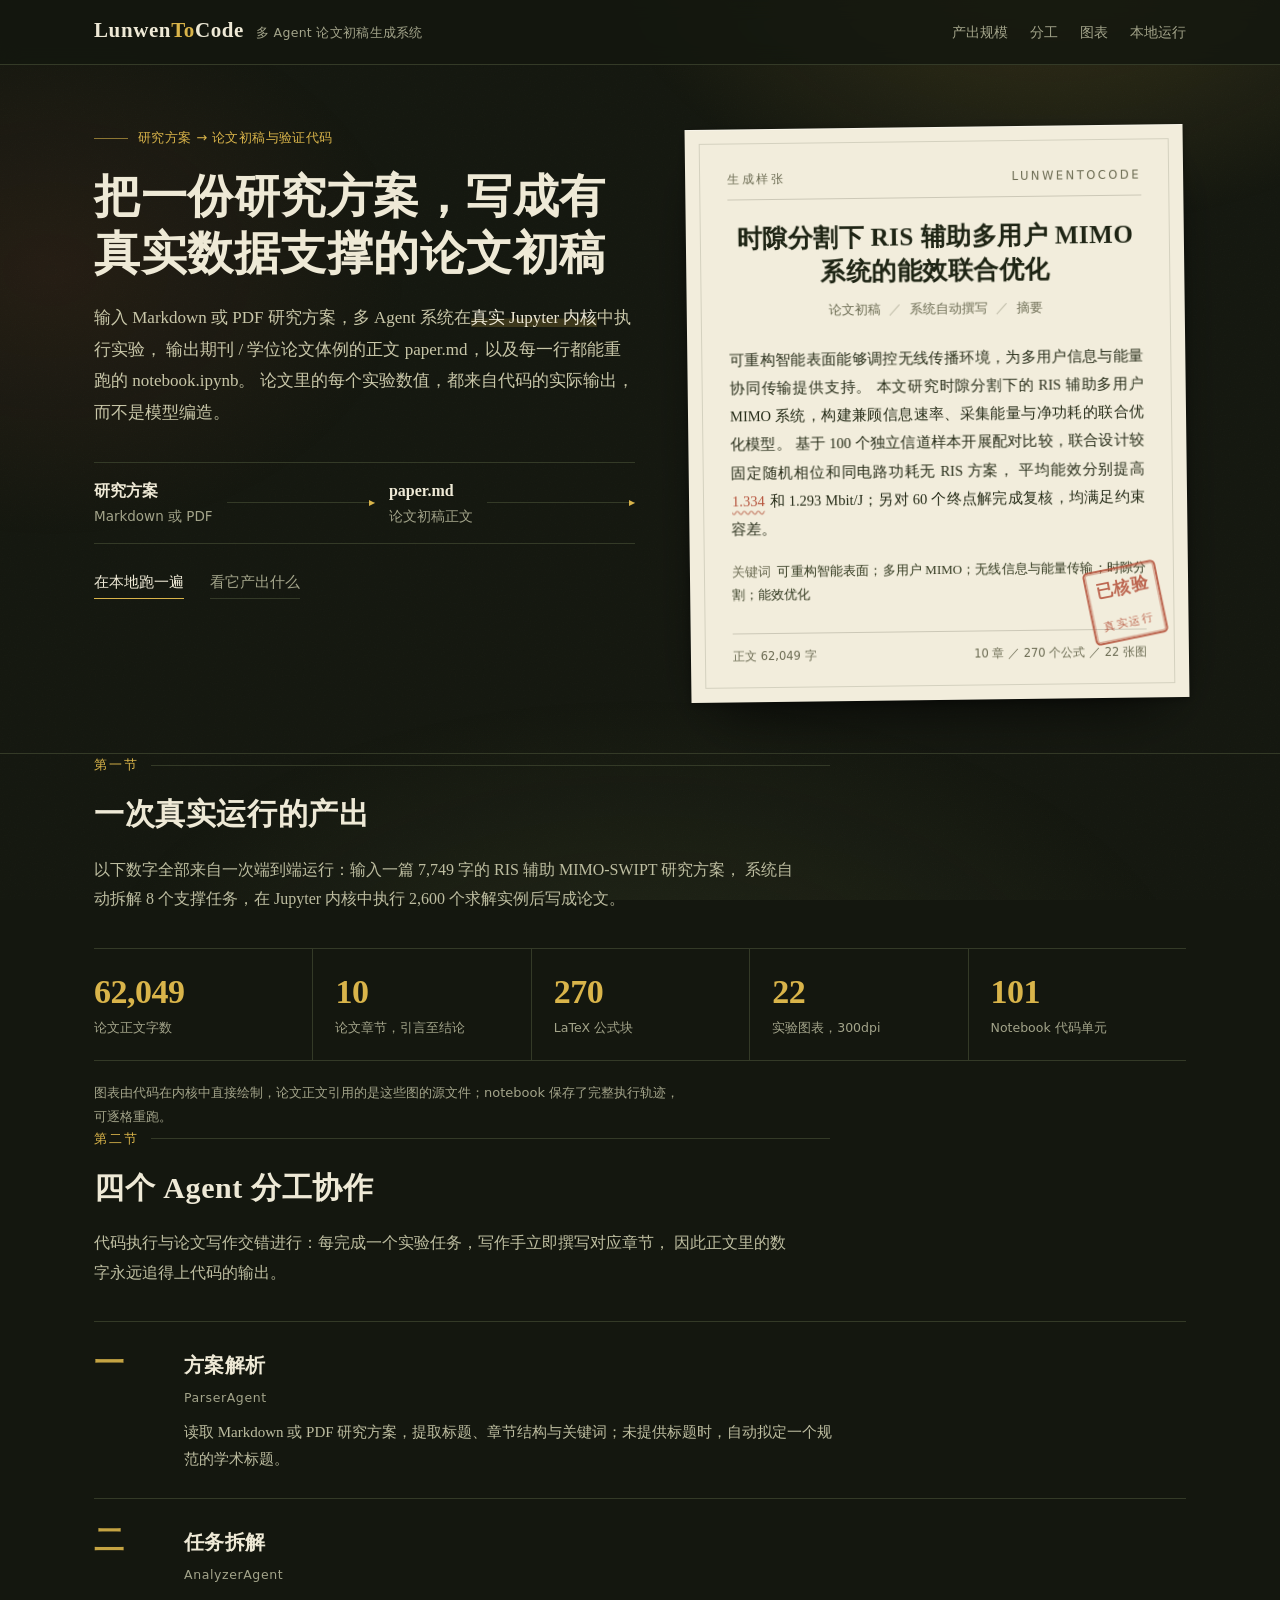
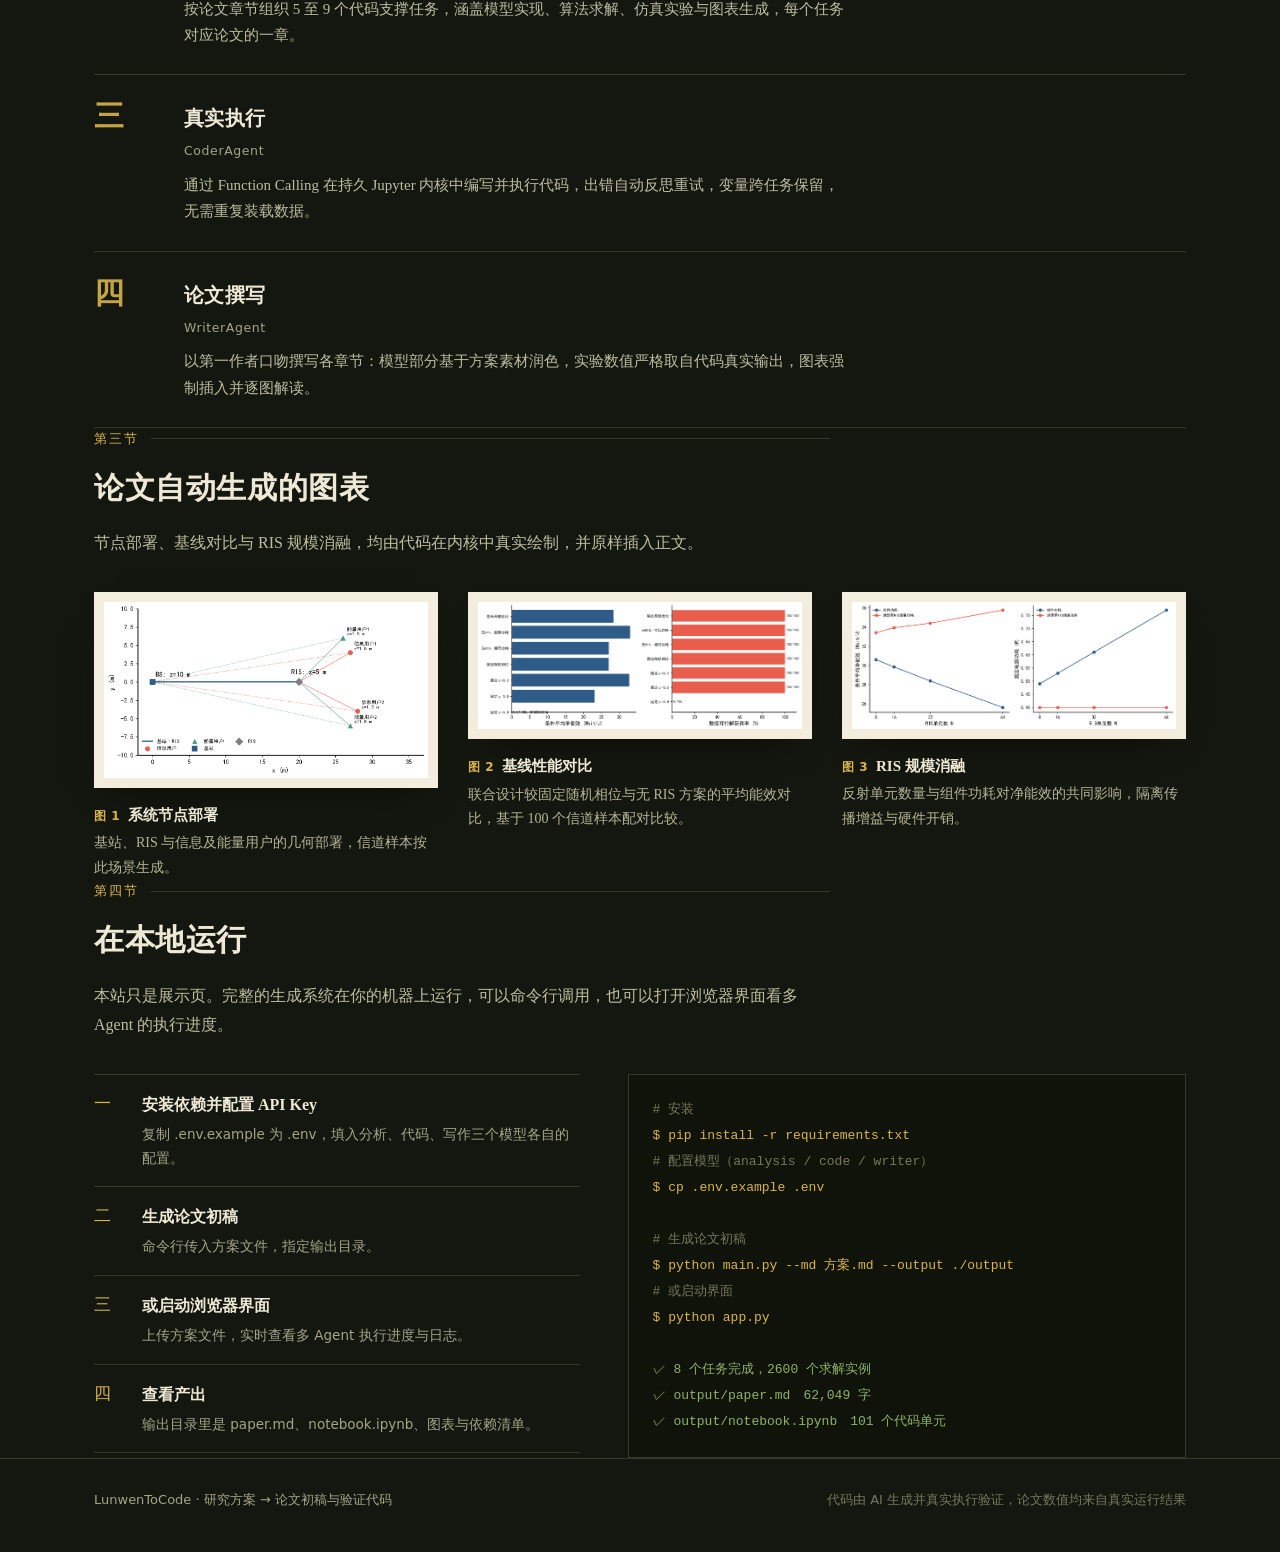
==== site/index.html @ e1cb53be "update" ====
<!DOCTYPE html>
<html lang="zh-CN">
<head>
<meta charset="UTF-8">
<meta name="viewport" content="width=device-width, initial-scale=1.0">
<title>LunwenToCode — 研究方案 → 论文初稿 + 验证代码</title>
<meta name="description" content="LunwenToCode 是基于多 Agent 的论文初稿生成系统：输入研究方案，输出真实执行验证的论文正文与 Jupyter Notebook。">
<style>
:root {
  /* 橄榄墨 · 苔褐 · 纸米 · 芥末金 · 砖红 */
  --site-bg: #14170f;
  --site-fg: #eee9d6;
  --site-accent: #d9b44a;
  --site-accent2: #b5533c;
  --site-on-accent: #1a1d12;
  --site-surface: #1c2016;
  --site-muted: #a3a48a;
  --site-border: #343a27;
  --site-font: "Songti SC", "Source Han Serif SC", "Noto Serif SC", SimSun, Georgia, serif;
  --site-radius: 4px;
  --site-space: 1;
  --site-type: 1;
  --site-motion: 1;

  --bg: var(--site-bg);
  --fg: var(--site-fg);
  --accent: var(--site-accent);
  --on-accent: var(--site-on-accent);
  --surface: var(--site-surface);
  --muted: var(--site-muted);
  --border: var(--site-border);
  --radius: var(--site-radius);
  --space: calc(24px * var(--site-space, 1));
  --title-size: calc(46px * var(--site-type, 1));
  --motion: calc(200ms * var(--site-motion, 1));

  --paper: #f2eddc;
  --paper-ink: #1e2414;
  --paper-soft: #6b6b52;
  --rule: #343a27;
  --amber: #d9b44a;
  --brick: #b5533c;

  --serif: "Songti SC", "Source Han Serif SC", "Noto Serif SC", SimSun, Georgia, "Times New Roman", serif;
  --sans: "PingFang SC", "Microsoft YaHei", "Hiragino Sans GB", system-ui, sans-serif;
  --mono: Consolas, "Cascadia Code", "Courier New", monospace;
}
* { margin: 0; padding: 0; box-sizing: border-box; }
html { scroll-behavior: smooth; }
body {
  background: var(--bg);
  color: var(--fg);
  font-family: var(--serif);
  line-height: 1.75;
  overflow-x: hidden;
  -webkit-font-smoothing: antialiased;
}

/* 顶灯光 */
body::before {
  content: "";
  position: fixed; inset: 0; z-index: -2; pointer-events: none;
  background:
    radial-gradient(720px 460px at 82% -6%, rgba(217, 180, 74, .17), transparent 62%),
    radial-gradient(560px 420px at 4% 30%, rgba(181, 83, 60, .10), transparent 64%),
    radial-gradient(900px 500px at 50% 112%, rgba(96, 106, 62, .18), transparent 62%);
}
/* 纸纤维颗粒 */
body::after {
  content: "";
  position: fixed; inset: 0; z-index: -1; pointer-events: none; opacity: .5;
  background-image: url("data:image/svg+xml,%3Csvg xmlns='http://www.w3.org/2000/svg' width='180' height='180'%3E%3Cfilter id='n'%3E%3CfeTurbulence type='fractalNoise' baseFrequency='.85' numOctaves='3'/%3E%3C/filter%3E%3Crect width='180' height='180' filter='url(%23n)' opacity='.045'/%3E%3C/svg%3E");
}

.wrap { max-width: 1140px; margin: 0 auto; padding: 0 var(--space); }
section { padding: calc(var(--space) * 2) 0; }

a { color: inherit; }

/* ---------- 刊头 ---------- */
.masthead {
  border-bottom: 1px solid var(--rule);
  background: rgba(20, 23, 15, .84);
  backdrop-filter: blur(10px);
  -webkit-backdrop-filter: blur(10px);
  position: sticky; top: 0; z-index: 40;
}
.masthead .wrap {
  display: flex; align-items: baseline; justify-content: space-between;
  gap: 20px; min-height: 64px; padding-top: 12px; padding-bottom: 12px;
}
.wordmark { display: flex; align-items: baseline; gap: 12px; }
.wordmark .name {
  font-size: 21px; font-weight: 700; letter-spacing: .6px;
}
.wordmark .name em { font-style: normal; color: var(--amber); }
.wordmark .tag {
  font-family: var(--sans); font-size: 12.5px; color: var(--muted); letter-spacing: .3px;
}
.mastnav { display: flex; gap: 22px; font-family: var(--sans); font-size: 14px; }
.mastnav a {
  color: var(--muted); text-decoration: none; padding-bottom: 2px;
  border-bottom: 1px solid transparent;
  transition: color var(--motion) ease, border-color var(--motion) ease;
}
.mastnav a:hover { color: var(--fg); border-bottom-color: var(--amber); }

/* ---------- Hero ---------- */
.hero {
  padding: calc(var(--space) * 2.6) 0 calc(var(--space) * 2.2);
  border-bottom: 1px solid var(--rule);
}
.hero-grid {
  display: grid; grid-template-columns: minmax(0, 1fr) minmax(0, .92fr);
  gap: calc(var(--space) * 2.2); align-items: start;
}
.hero-eyebrow {
  font-family: var(--sans); font-size: 13px; color: var(--amber);
  letter-spacing: .4px; margin-bottom: 18px;
  display: flex; align-items: center; gap: 10px;
}
.hero-eyebrow .rule { flex: none; width: 34px; height: 1px; background: var(--amber); opacity: .6; }
h1 {
  font-size: var(--title-size); line-height: 1.24; font-weight: 700;
  letter-spacing: .5px; max-width: 15em;
}
.hero-lead {
  margin-top: 20px; font-size: 17px; color: #c8c6a8;
  max-width: 40em; line-height: 1.85;
}
.hero-lead b { color: var(--fg); font-weight: 400; box-shadow: inset 0 -.5em 0 rgba(217, 180, 74, .20); }

/* 输入 → 产出 */
.transit {
  margin-top: 34px; border-top: 1px solid var(--rule); border-bottom: 1px solid var(--rule);
  display: grid; grid-template-columns: auto 1fr auto 1fr; align-items: center;
  gap: 0 14px; font-family: var(--sans); font-size: 13.5px;
}
.transit .slot { padding: 14px 0; }
.transit .slot b { display: block; font-family: var(--serif); font-size: 16px; font-weight: 700; }
.transit .slot span { color: var(--muted); }
.transit .link { height: 1px; background: var(--rule); position: relative; }
.transit .link::after {
  content: ""; position: absolute; right: 0; top: -2.5px;
  border-left: 6px solid var(--amber); border-top: 3px solid transparent; border-bottom: 3px solid transparent;
}

.hero-links { margin-top: 26px; display: flex; gap: 26px; font-family: var(--sans); font-size: 14.5px; }
.hero-links a {
  color: var(--fg); text-decoration: none;
  border-bottom: 1px solid var(--amber); padding-bottom: 3px;
  transition: color var(--motion) ease, background var(--motion) ease;
}
.hero-links a:hover { color: var(--amber); }
.hero-links a.quiet { color: var(--muted); border-bottom-color: var(--rule); }
.hero-links a.quiet:hover { color: var(--fg); border-bottom-color: var(--muted); }

/* ---------- 稿纸（Hero 的记忆点） ---------- */
.sheet {
  position: relative;
  background: var(--paper);
  color: var(--paper-ink);
  padding: 40px 42px 36px;
  transform: rotate(-.7deg);
  box-shadow:
    0 1px 0 rgba(255, 255, 255, .35) inset,
    0 26px 60px -26px rgba(0, 0, 0, .85),
    0 2px 8px rgba(0, 0, 0, .35);
  animation: reveal 900ms cubic-bezier(.2, .7, .3, 1) both;
}
@keyframes reveal {
  from { opacity: 0; transform: rotate(-.7deg) translateY(26px); }
  to { opacity: 1; transform: rotate(-.7deg) translateY(0); }
}
.sheet::before {
  content: ""; position: absolute; inset: 14px; border: 1px solid rgba(30, 36, 20, .14); pointer-events: none;
}
.sheet .running-head {
  font-family: var(--sans); font-size: 11.5px; letter-spacing: 2.5px;
  color: var(--paper-soft); text-transform: uppercase;
  display: flex; justify-content: space-between;
  padding-bottom: 10px; border-bottom: 1px solid rgba(30, 36, 20, .18);
}
.sheet-title {
  margin-top: 22px; font-size: 25px; line-height: 1.35; font-weight: 700;
  text-align: center; letter-spacing: .5px;
}
.sheet-byline {
  margin-top: 10px; text-align: center; font-family: var(--sans);
  font-size: 12.5px; color: var(--paper-soft);
}
.sheet-byline .sep { margin: 0 8px; opacity: .5; }
.sheet-abstract {
  margin-top: 24px; text-align: justify; font-size: 14.5px; line-height: 1.95;
  color: #262c18;
}
.sheet-abstract .mark {
  color: var(--brick); text-decoration: underline wavy rgba(181, 83, 60, .55);
  text-underline-offset: 4px; padding: 0 1px;
}
.sheet-keywords {
  margin-top: 18px; font-size: 13px; color: #333a20;
  text-align: justify;
}
.sheet-keywords b {
  font-family: var(--sans); font-weight: 500; font-size: 12.5px;
  color: var(--paper-soft); margin-right: 6px;
}
.sheet-foot {
  margin-top: 26px; padding-top: 12px; border-top: 1px solid rgba(30, 36, 20, .18);
  display: flex; justify-content: space-between; align-items: center;
  font-family: var(--sans); font-size: 11.5px; color: var(--paper-soft);
}
.seal {
  position: absolute; right: 26px; bottom: 58px;
  width: 74px; height: 74px; border: 2.5px solid var(--brick);
  border-radius: 5px; color: var(--brick);
  display: grid; place-items: center; text-align: center;
  font-size: 17px; font-weight: 700; line-height: 1.25; letter-spacing: 1px;
  transform: rotate(-11deg); opacity: .88;
  box-shadow: inset 0 0 0 1.5px rgba(181, 83, 60, .45);
}
.seal small { display: block; font-size: 11px; font-weight: 400; letter-spacing: 2px; }

/* ---------- 章节标题 ---------- */
.section-head { margin-bottom: 34px; max-width: 46em; }
.section-index {
  font-family: var(--sans); font-size: 12.5px; color: var(--amber);
  letter-spacing: 2px; margin-bottom: 12px;
  display: flex; align-items: center; gap: 12px;
}
.section-index .rule { flex: 1; height: 1px; background: var(--rule); }
h2 { font-size: calc(30px * var(--site-type, 1)); font-weight: 700; letter-spacing: .6px; }
.deck { margin-top: 14px; color: #bdbda0; font-size: 16px; line-height: 1.85; max-width: 44em; }

/* ---------- 规模：排版式数据表 ---------- */
.figures-table {
  display: grid; grid-template-columns: repeat(auto-fit, minmax(150px, 1fr));
  border-top: 1px solid var(--rule); border-bottom: 1px solid var(--rule);
}
.figures-table > div { padding: 24px 22px 22px; border-left: 1px solid var(--rule); }
.figures-table > div:first-child { border-left: none; padding-left: 0; }
.figures-table dt {
  font-size: 34px; font-weight: 700; letter-spacing: -.5px; line-height: 1.1;
  color: var(--amber);
}
.figures-table dd {
  margin-top: 8px; font-family: var(--sans); font-size: 12.5px; color: var(--muted);
  line-height: 1.6;
}
.figures-note {
  margin-top: 20px; font-family: var(--sans); font-size: 13px; color: var(--muted);
  max-width: 46em; line-height: 1.8;
}

/* ---------- 四个 Agent：编辑式列表 ---------- */
.agents { list-style: none; display: grid; gap: 0; }
.agents li {
  display: grid; grid-template-columns: 68px minmax(0, 1fr);
  gap: 22px; padding: 26px 0;
  border-top: 1px solid var(--rule);
  transition: background var(--motion) ease;
}
.agents li:last-child { border-bottom: 1px solid var(--rule); }
.agents li:hover { background: rgba(217, 180, 74, .05); }
.agents .no {
  font-size: 30px; font-weight: 700; color: var(--amber);
  line-height: 1; opacity: .9;
}
.agents h3 { font-size: 20px; font-weight: 700; letter-spacing: .4px; }
.agents .agent-name {
  font-family: var(--sans); font-size: 12.5px; color: var(--muted);
  margin: 4px 0 10px; letter-spacing: .6px;
}
.agents p.body { color: #bdbda0; font-size: 15px; max-width: 44em; }

/* ---------- 图表 ---------- */
.plates { display: grid; grid-template-columns: repeat(auto-fit, minmax(320px, 1fr)); gap: 34px 30px; }
.plate { margin: 0; }
.plate .frame {
  background: var(--paper); padding: 10px;
  box-shadow: 0 16px 40px -24px rgba(0, 0, 0, .8);
  transition: transform var(--motion) ease, box-shadow var(--motion) ease;
}
.plate:hover .frame { transform: translateY(-3px); box-shadow: 0 22px 48px -22px rgba(0, 0, 0, .9); }
.plate img { width: 100%; display: block; }
.plate figcaption {
  margin-top: 14px; font-size: 14px; color: #b5b595; line-height: 1.75;
  max-width: 32em;
}
.plate figcaption b {
  display: block; font-weight: 700; color: var(--fg); font-size: 15px; margin-bottom: 3px;
}
.plate figcaption b i {
  font-style: normal; font-family: var(--sans); font-size: 12px;
  color: var(--amber); margin-right: 8px; letter-spacing: .5px;
}

/* ---------- 本地运行 ---------- */
.runs { display: grid; grid-template-columns: minmax(0, 1fr) minmax(0, 1.15fr); gap: calc(var(--space) * 2); align-items: start; }
.runs ol { list-style: none; counter-reset: r; }
.runs ol li {
  counter-increment: r; display: grid; grid-template-columns: 34px 1fr;
  gap: 14px; padding: 16px 0; border-top: 1px solid var(--rule);
}
.runs ol li:last-child { border-bottom: 1px solid var(--rule); }
.runs ol li::before {
  content: counter(r, cjk-ideographic);
  font-size: 17px; color: var(--amber); line-height: 1.5;
}
.runs h3 { font-size: 16px; font-weight: 700; }
.runs ol p { font-family: var(--sans); font-size: 13.5px; color: var(--muted); margin-top: 4px; line-height: 1.75; }
.terminal {
  background: #101309; border: 1px solid var(--rule); padding: 22px 24px;
  font-family: var(--mono); font-size: 13px; line-height: 2;
  overflow-x: auto; color: #d5d4b8;
}
.terminal .cmd { color: var(--amber); }
.terminal .cmt { color: #75775c; }
.terminal .ok { color: #8fb268; }

/* ---------- 页脚 ---------- */
footer {
  border-top: 1px solid var(--rule); padding: 30px 0 40px;
  font-family: var(--sans); font-size: 13px; color: var(--muted);
}
footer .wrap { display: flex; justify-content: space-between; gap: 16px; flex-wrap: wrap; }
footer .seal-note { color: #75775c; }

/* ---------- 响应式 ---------- */
@media (max-width: 960px) {
  .hero-grid { grid-template-columns: 1fr; }
  .sheet { transform: rotate(-.4deg); }
  .runs { grid-template-columns: 1fr; }
}
@media (max-width: 640px) {
  h1 { font-size: calc(31px * var(--site-type, 1)); }
  .hero-lead { font-size: 15.5px; }
  .mastnav { display: none; }
  .sheet { padding: 30px 24px; }
  .sheet-title { font-size: 21px; }
  .seal { width: 60px; height: 60px; font-size: 14px; right: 16px; bottom: 44px; }
  .transit { grid-template-columns: 1fr; }
  .transit .link { display: none; }
  .figures-table > div { border-left: none; padding-left: 0; border-top: 1px solid var(--rule); }
  .figures-table > div:first-child { border-top: none; }
  .agents li { grid-template-columns: 44px 1fr; gap: 14px; }
}
@media (prefers-reduced-motion: reduce) {
  html { scroll-behavior: auto; }
  *, *::before, *::after { transition: none !important; animation: none !important; }
}
:focus-visible { outline: 2px solid var(--amber); outline-offset: 3px; }
</style>
</head>
<body>

<header class="masthead">
  <div class="wrap">
    <div class="wordmark">
      <span class="name">Lunwen<em>To</em>Code</span>
      <span class="tag">多 Agent 论文初稿生成系统</span>
    </div>
    <nav class="mastnav">
      <a href="#scale">产出规模</a>
      <a href="#agents">分工</a>
      <a href="#plates">图表</a>
      <a href="#run">本地运行</a>
    </nav>
  </div>
</header>

<section class="hero">
  <div class="wrap hero-grid">
    <div class="hero-copy">
      <p class="hero-eyebrow"><span class="rule"></span>研究方案 → 论文初稿与验证代码</p>
      <h1>把一份研究方案，写成有真实数据支撑的论文初稿</h1>
      <p class="hero-lead">
        输入 Markdown 或 PDF 研究方案，多 Agent 系统在<b>真实 Jupyter 内核</b>中执行实验，
        输出期刊 / 学位论文体例的正文 paper.md，以及每一行都能重跑的 notebook.ipynb。
        论文里的每个实验数值，都来自代码的实际输出，而不是模型编造。
      </p>

      <div class="transit">
        <div class="slot"><b>研究方案</b><span>Markdown 或 PDF</span></div>
        <div class="link"></div>
        <div class="slot"><b>paper.md</b><span>论文初稿正文</span></div>
        <div class="link"></div>
      </div>

      <div class="hero-links">
        <a href="#run">在本地跑一遍</a>
        <a class="quiet" href="#scale">看它产出什么</a>
      </div>
    </div>

    <figure class="sheet">
      <p class="running-head"><span>生成样张</span><span>LunwenToCode</span></p>
      <h2 class="sheet-title">时隙分割下 RIS 辅助多用户 MIMO 系统的能效联合优化</h2>
      <p class="sheet-byline">论文初稿<span class="sep">／</span>系统自动撰写<span class="sep">／</span>摘要</p>
      <p class="sheet-abstract">
        可重构智能表面能够调控无线传播环境，为多用户信息与能量协同传输提供支持。
        本文研究时隙分割下的 RIS 辅助多用户 MIMO 系统，构建兼顾信息速率、采集能量与净功耗的联合优化模型。
        基于 100 个独立信道样本开展配对比较，联合设计较固定随机相位和同电路功耗无 RIS 方案，
        平均能效分别提高 <span class="mark">1.334</span> 和 1.293 Mbit/J；另对 60 个终点解完成复核，均满足约束容差。
      </p>
      <p class="sheet-keywords">
        <b>关键词</b>可重构智能表面；多用户 MIMO；无线信息与能量传输；时隙分割；能效优化
      </p>
      <div class="sheet-foot">
        <span>正文 62,049 字</span>
        <span>10 章 ／ 270 个公式 ／ 22 张图</span>
      </div>
      <span class="seal">已核验<small>真实运行</small></span>
    </figure>
  </div>
</section>

<section class="wrap" id="scale">
  <div class="section-head">
    <p class="section-index">第一节<span class="rule"></span></p>
    <h2>一次真实运行的产出</h2>
    <p class="deck">
      以下数字全部来自一次端到端运行：输入一篇 7,749 字的 RIS 辅助 MIMO-SWIPT 研究方案，
      系统自动拆解 8 个支撑任务，在 Jupyter 内核中执行 2,600 个求解实例后写成论文。
    </p>
  </div>
  <dl class="figures-table">
    <div><dt>62,049</dt><dd>论文正文字数</dd></div>
    <div><dt>10</dt><dd>论文章节，引言至结论</dd></div>
    <div><dt>270</dt><dd>LaTeX 公式块</dd></div>
    <div><dt>22</dt><dd>实验图表，300dpi</dd></div>
    <div><dt>101</dt><dd>Notebook 代码单元</dd></div>
  </dl>
  <p class="figures-note">
    图表由代码在内核中直接绘制，论文正文引用的是这些图的源文件；notebook 保存了完整执行轨迹，可逐格重跑。
  </p>
</section>

<section class="wrap" id="agents">
  <div class="section-head">
    <p class="section-index">第二节<span class="rule"></span></p>
    <h2>四个 Agent 分工协作</h2>
    <p class="deck">
      代码执行与论文写作交错进行：每完成一个实验任务，写作手立即撰写对应章节，
      因此正文里的数字永远追得上代码的输出。
    </p>
  </div>
  <ol class="agents">
    <li>
      <span class="no">一</span>
      <div>
        <h3>方案解析</h3>
        <p class="agent-name">ParserAgent</p>
        <p class="body">读取 Markdown 或 PDF 研究方案，提取标题、章节结构与关键词；未提供标题时，自动拟定一个规范的学术标题。</p>
      </div>
    </li>
    <li>
      <span class="no">二</span>
      <div>
        <h3>任务拆解</h3>
        <p class="agent-name">AnalyzerAgent</p>
        <p class="body">按论文章节组织 5 至 9 个代码支撑任务，涵盖模型实现、算法求解、仿真实验与图表生成，每个任务对应论文的一章。</p>
      </div>
    </li>
    <li>
      <span class="no">三</span>
      <div>
        <h3>真实执行</h3>
        <p class="agent-name">CoderAgent</p>
        <p class="body">通过 Function Calling 在持久 Jupyter 内核中编写并执行代码，出错自动反思重试，变量跨任务保留，无需重复装载数据。</p>
      </div>
    </li>
    <li>
      <span class="no">四</span>
      <div>
        <h3>论文撰写</h3>
        <p class="agent-name">WriterAgent</p>
        <p class="body">以第一作者口吻撰写各章节：模型部分基于方案素材润色，实验数值严格取自代码真实输出，图表强制插入并逐图解读。</p>
      </div>
    </li>
  </ol>
</section>

<section class="wrap" id="plates">
  <div class="section-head">
    <p class="section-index">第三节<span class="rule"></span></p>
    <h2>论文自动生成的图表</h2>
    <p class="deck">
      节点部署、基线对比与 RIS 规模消融，均由代码在内核中真实绘制，并原样插入正文。
    </p>
  </div>
  <div class="plates">
    <figure class="plate">
      <div class="frame"><img src="assets/figures/fig1_node_deployment.png" alt="基站、RIS 与用户的节点部署"></div>
      <figcaption><b><i>图 1</i>系统节点部署</b>基站、RIS 与信息及能量用户的几何部署，信道样本按此场景生成。</figcaption>
    </figure>
    <figure class="plate">
      <div class="frame"><img src="assets/figures/fig1_baseline_comparison.png" alt="联合设计和基线方法的能效对比"></div>
      <figcaption><b><i>图 2</i>基线性能对比</b>联合设计较固定随机相位与无 RIS 方案的平均能效对比，基于 100 个信道样本配对比较。</figcaption>
    </figure>
    <figure class="plate">
      <div class="frame"><img src="assets/figures/fig2_RIS_scale_power_ablation.png" alt="RIS 规模与功耗消融"></div>
      <figcaption><b><i>图 3</i>RIS 规模消融</b>反射单元数量与组件功耗对净能效的共同影响，隔离传播增益与硬件开销。</figcaption>
    </figure>
  </div>
</section>

<section class="wrap" id="run">
  <div class="section-head">
    <p class="section-index">第四节<span class="rule"></span></p>
    <h2>在本地运行</h2>
    <p class="deck">
      本站只是展示页。完整的生成系统在你的机器上运行，可以命令行调用，也可以打开浏览器界面看多 Agent 的执行进度。
    </p>
  </div>
  <div class="runs">
    <ol>
      <li>
        <div>
          <h3>安装依赖并配置 API Key</h3>
          <p>复制 .env.example 为 .env，填入分析、代码、写作三个模型各自的配置。</p>
        </div>
      </li>
      <li>
        <div>
          <h3>生成论文初稿</h3>
          <p>命令行传入方案文件，指定输出目录。</p>
        </div>
      </li>
      <li>
        <div>
          <h3>或启动浏览器界面</h3>
          <p>上传方案文件，实时查看多 Agent 执行进度与日志。</p>
        </div>
      </li>
      <li>
        <div>
          <h3>查看产出</h3>
          <p>输出目录里是 paper.md、notebook.ipynb、图表与依赖清单。</p>
        </div>
      </li>
    </ol>

    <div class="terminal">
      <div><span class="cmt"># 安装</span></div>
      <div><span class="cmd">$ pip install -r requirements.txt</span></div>
      <div><span class="cmt"># 配置模型（analysis / code / writer）</span></div>
      <div><span class="cmd">$ cp .env.example .env</span></div>
      <div>&nbsp;</div>
      <div><span class="cmt"># 生成论文初稿</span></div>
      <div><span class="cmd">$ python main.py --md 方案.md --output ./output</span></div>
      <div><span class="cmt"># 或启动界面</span></div>
      <div><span class="cmd">$ python app.py</span></div>
      <div>&nbsp;</div>
      <div><span class="ok">✓ 8 个任务完成，2600 个求解实例</span></div>
      <div><span class="ok">✓ output/paper.md　62,049 字</span></div>
      <div><span class="ok">✓ output/notebook.ipynb　101 个代码单元</span></div>
    </div>
  </div>
</section>

<footer>
  <div class="wrap">
    <span>LunwenToCode · 研究方案 → 论文初稿与验证代码</span>
    <span class="seal-note">代码由 AI 生成并真实执行验证，论文数值均来自真实运行结果</span>
  </div>
</footer>

</body>
</html>
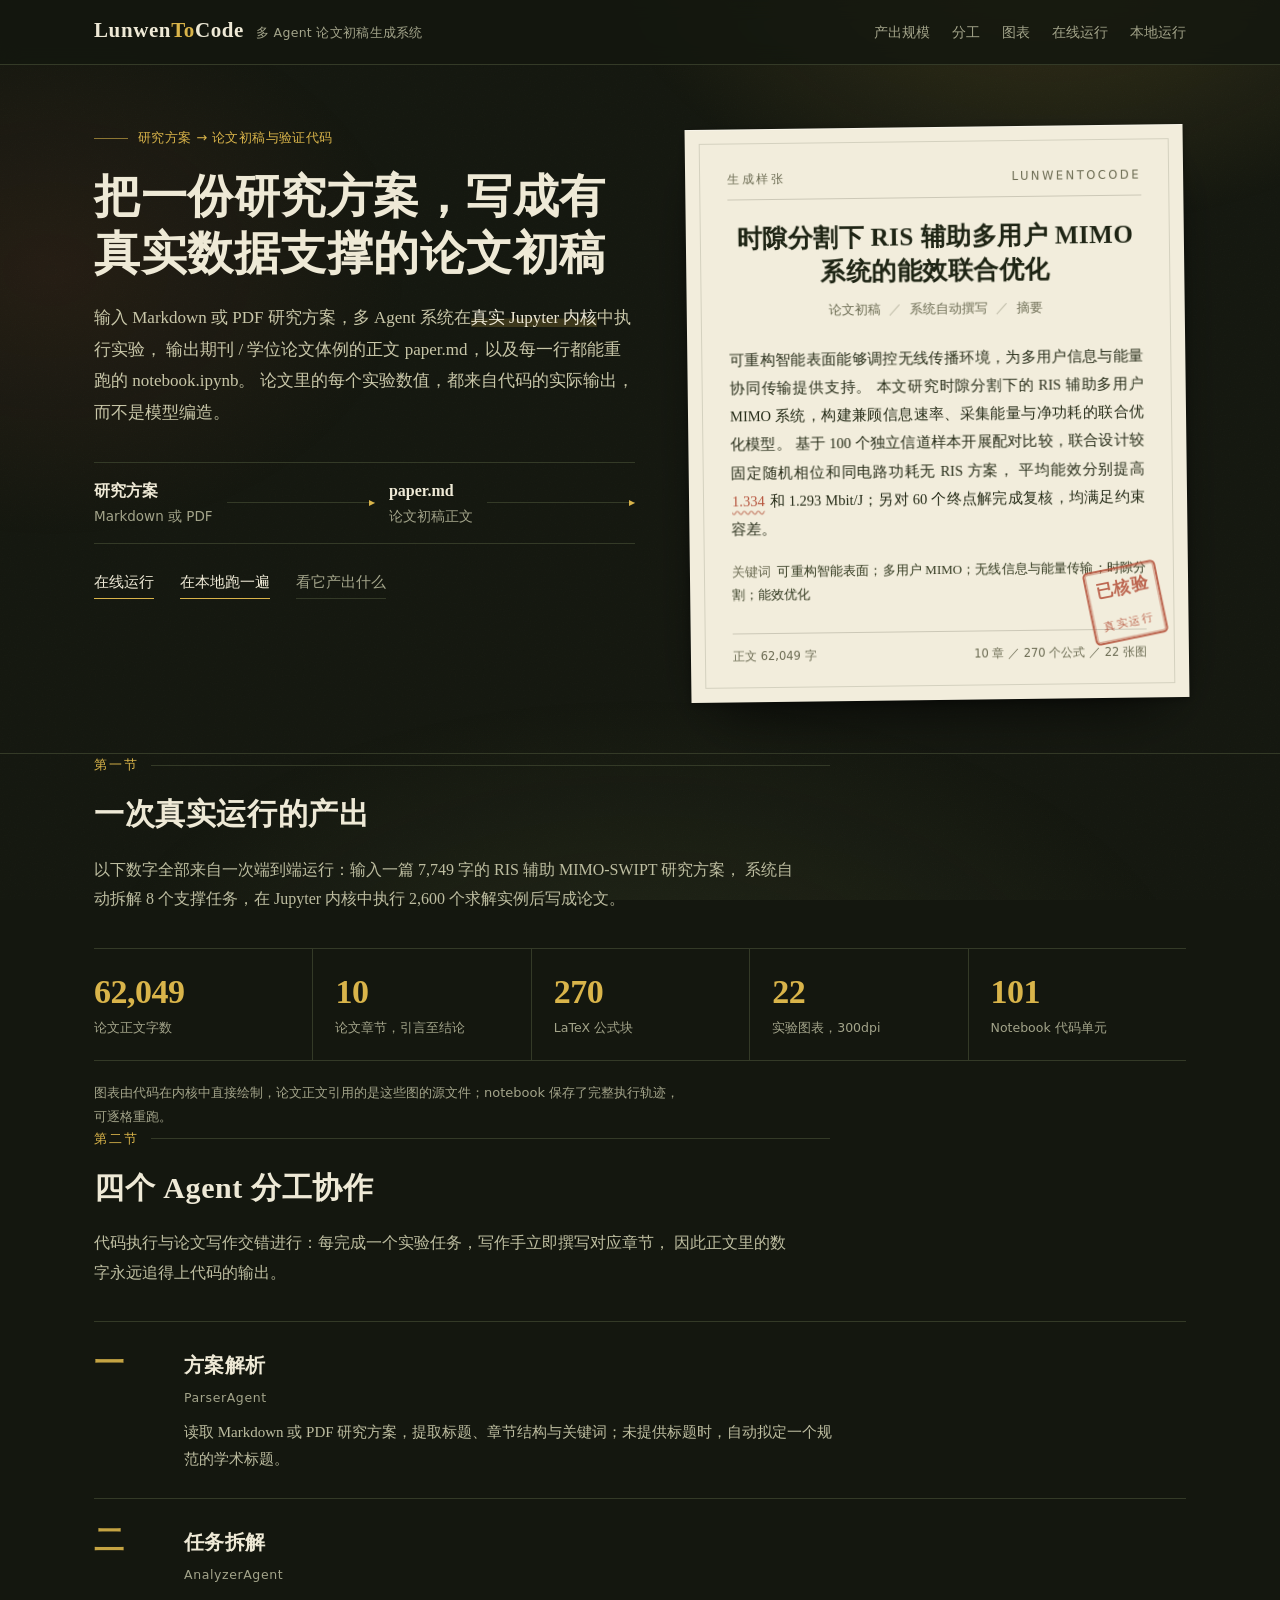
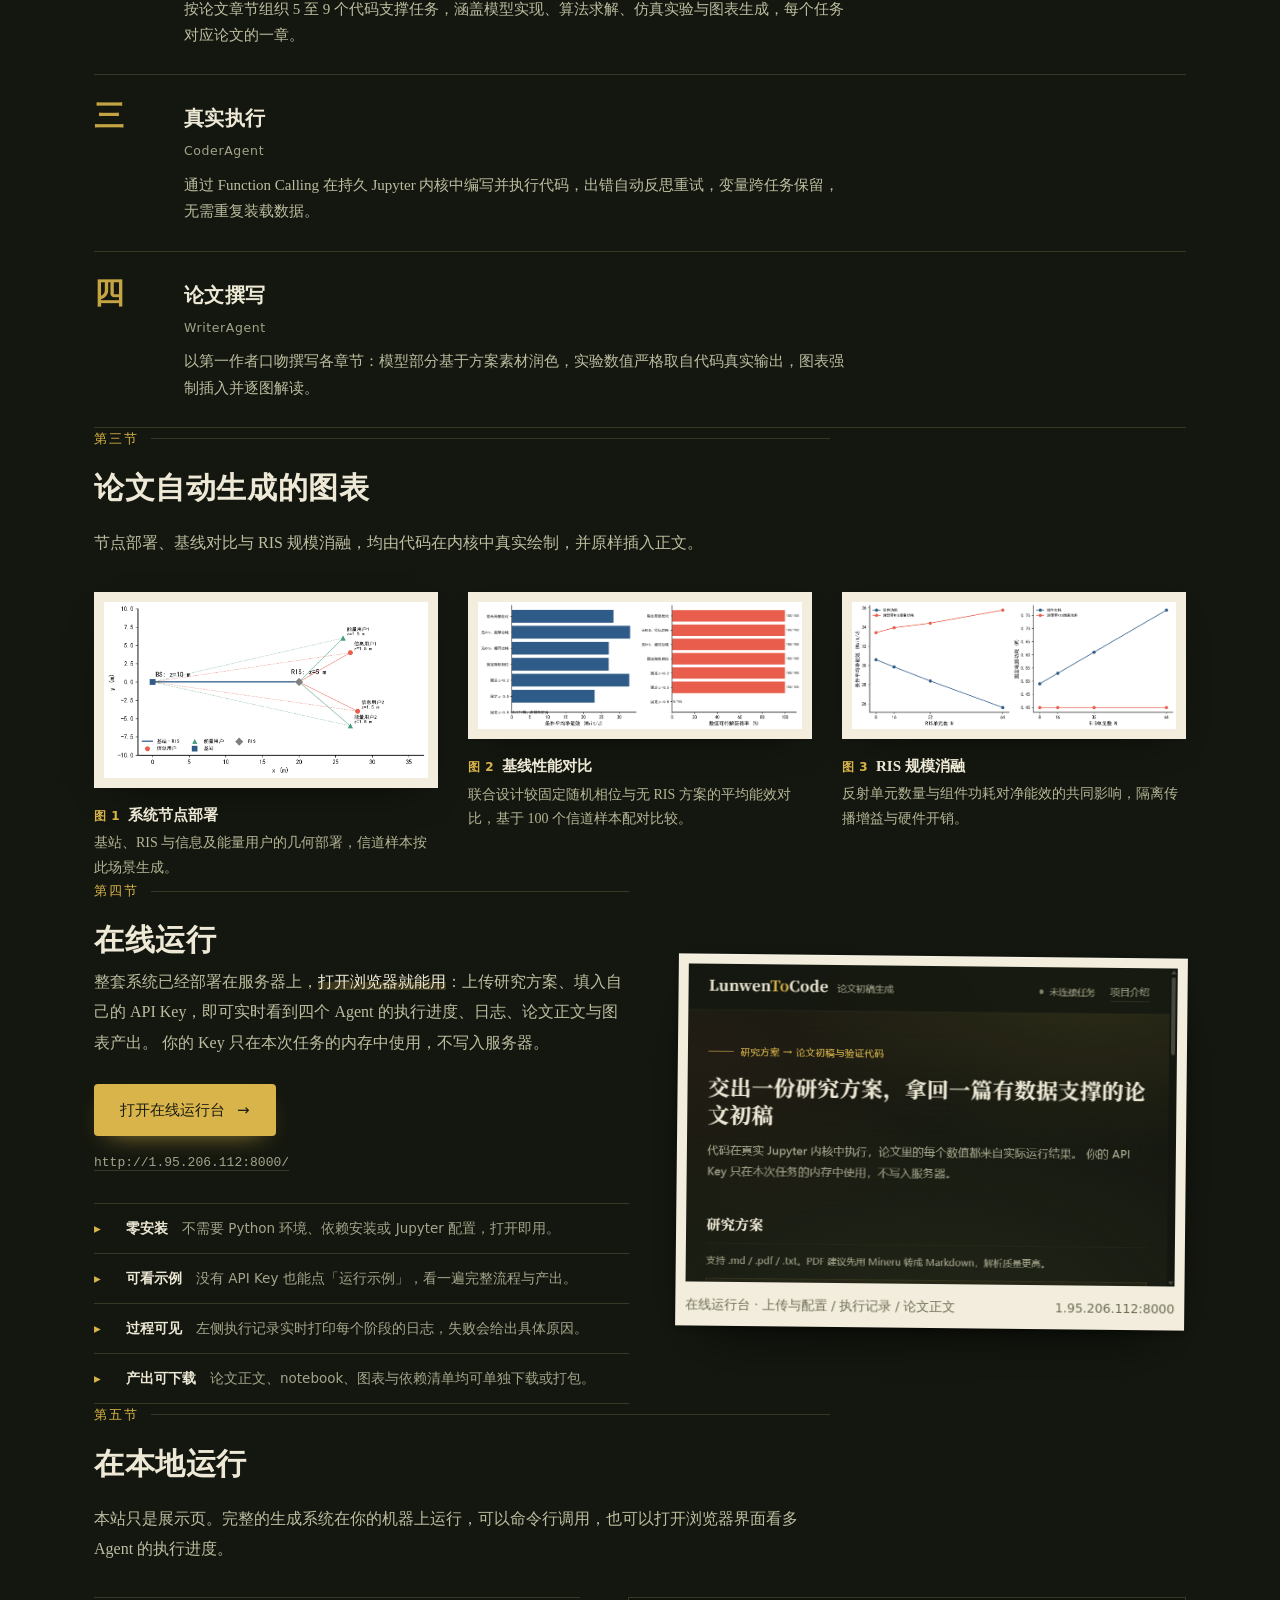
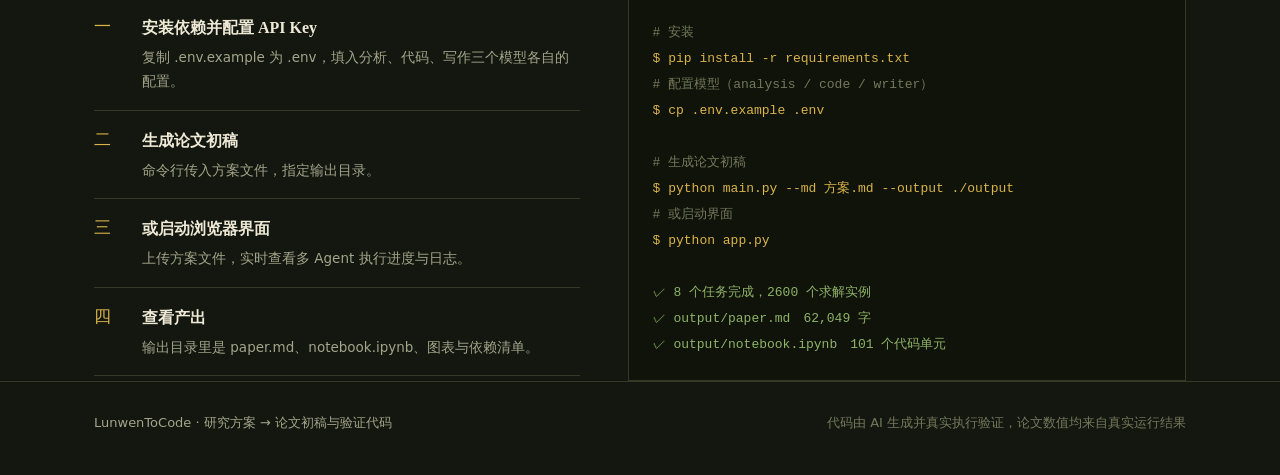
==== commit ea1c6765: "update" ====
--- a/site/index.html
+++ b/site/index.html
@@ -296,6 +296,64 @@
   color: var(--amber); margin-right: 8px; letter-spacing: .5px;
 }
 
+/* ---------- 在线运行 ---------- */
+.online {
+  display: grid; grid-template-columns: minmax(0, 1.05fr) minmax(0, 1fr);
+  gap: calc(var(--space) * 2); align-items: center;
+}
+.online-copy .section-index { margin-bottom: 12px; }
+.online-lead {
+  color: #bdbda0; font-size: 16px; line-height: 1.9; max-width: 34em;
+}
+.online-lead b { color: var(--fg); font-weight: 400; box-shadow: inset 0 -.5em 0 rgba(217, 180, 74, .20); }
+.online-cta {
+  margin-top: 26px; display: inline-flex; align-items: center; gap: 12px;
+  font-family: var(--sans); font-size: 15px; font-weight: 500;
+  color: var(--on-accent); background: var(--amber);
+  padding: 13px 26px; text-decoration: none;
+  border-radius: var(--radius);
+  transition: transform var(--motion) ease, box-shadow var(--motion) ease, background var(--motion) ease;
+  box-shadow: 0 10px 26px -14px rgba(217, 180, 74, .8);
+}
+.online-cta:hover {
+  background: #e6c563; transform: translateY(-2px);
+  box-shadow: 0 16px 34px -14px rgba(217, 180, 74, .9);
+}
+.online-cta .arrow { transition: transform var(--motion) ease; }
+.online-cta:hover .arrow { transform: translateX(4px); }
+.online-url {
+  margin-top: 16px; font-family: var(--mono); font-size: 13px;
+  color: var(--muted); word-break: break-all;
+}
+.online-url a { color: var(--muted); text-decoration: none; border-bottom: 1px solid var(--rule); }
+.online-url a:hover { color: var(--amber); border-bottom-color: var(--amber); }
+.online-notes {
+  margin-top: 28px; list-style: none; border-top: 1px solid var(--rule);
+}
+.online-notes li {
+  display: grid; grid-template-columns: 20px 1fr; gap: 12px;
+  padding: 13px 0; border-bottom: 1px solid var(--rule);
+  font-family: var(--sans); font-size: 13.5px; color: var(--muted); line-height: 1.7;
+}
+.online-notes li::before { content: "▸"; color: var(--amber); }
+.online-notes b { color: var(--fg); font-weight: 600; }
+.online-shot {
+  position: relative; margin: 0;
+  background: var(--paper); padding: 10px;
+  transform: rotate(.6deg);
+  box-shadow:
+    0 1px 0 rgba(255, 255, 255, .35) inset,
+    0 26px 60px -26px rgba(0, 0, 0, .85),
+    0 2px 8px rgba(0, 0, 0, .35);
+  transition: transform var(--motion) ease, box-shadow var(--motion) ease;
+}
+.online-shot:hover { transform: rotate(0deg) translateY(-3px); box-shadow: 0 32px 68px -26px rgba(0, 0, 0, .9); }
+.online-shot img { width: 100%; display: block; }
+.online-shot figcaption {
+  margin-top: 12px; font-family: var(--sans); font-size: 12.5px;
+  color: var(--paper-soft); display: flex; justify-content: space-between; gap: 12px;
+}
+
 /* ---------- 本地运行 ---------- */
 .runs { display: grid; grid-template-columns: minmax(0, 1fr) minmax(0, 1.15fr); gap: calc(var(--space) * 2); align-items: start; }
 .runs ol { list-style: none; counter-reset: r; }
@@ -331,6 +389,8 @@
 @media (max-width: 960px) {
   .hero-grid { grid-template-columns: 1fr; }
   .sheet { transform: rotate(-.4deg); }
+  .online { grid-template-columns: 1fr; }
+  .online-shot { transform: rotate(0deg); }
   .runs { grid-template-columns: 1fr; }
 }
 @media (max-width: 640px) {
@@ -365,6 +425,7 @@
       <a href="#scale">产出规模</a>
       <a href="#agents">分工</a>
       <a href="#plates">图表</a>
+      <a href="#online">在线运行</a>
       <a href="#run">本地运行</a>
     </nav>
   </div>
@@ -389,6 +450,7 @@
       </div>
 
       <div class="hero-links">
+        <a href="#online">在线运行</a>
         <a href="#run">在本地跑一遍</a>
         <a class="quiet" href="#scale">看它产出什么</a>
       </div>
@@ -506,9 +568,46 @@
   </div>
 </section>
 
+<section class="wrap" id="online">
+  <div class="online">
+    <div class="online-copy">
+      <p class="section-index">第四节<span class="rule"></span></p>
+      <h2>在线运行</h2>
+      <p class="online-lead">
+        整套系统已经部署在服务器上，<b>打开浏览器就能用</b>：上传研究方案、填入自己的
+        API Key，即可实时看到四个 Agent 的执行进度、日志、论文正文与图表产出。
+        你的 Key 只在本次任务的内存中使用，不写入服务器。
+      </p>
+
+      <a class="online-cta" href="http://1.95.206.112:8000/" target="_blank" rel="noopener noreferrer">
+        打开在线运行台
+        <span class="arrow" aria-hidden="true">→</span>
+      </a>
+      <p class="online-url">
+        <a href="http://1.95.206.112:8000/" target="_blank" rel="noopener noreferrer">http://1.95.206.112:8000/</a>
+      </p>
+
+      <ul class="online-notes">
+        <li><span><b>零安装</b>　不需要 Python 环境、依赖安装或 Jupyter 配置，打开即用。</span></li>
+        <li><span><b>可看示例</b>　没有 API Key 也能点「运行示例」，看一遍完整流程与产出。</span></li>
+        <li><span><b>过程可见</b>　左侧执行记录实时打印每个阶段的日志，失败会给出具体原因。</span></li>
+        <li><span><b>产出可下载</b>　论文正文、notebook、图表与依赖清单均可单独下载或打包。</span></li>
+      </ul>
+    </div>
+
+    <figure class="online-shot">
+      <img src="assets/screenshots/online_run.png" alt="在线运行界面：左侧为上传与模型配置，右侧为生成流程、产出文件与运行状态">
+      <figcaption>
+        <span>在线运行台 · 上传与配置 / 执行记录 / 论文正文</span>
+        <span>1.95.206.112:8000</span>
+      </figcaption>
+    </figure>
+  </div>
+</section>
+
 <section class="wrap" id="run">
   <div class="section-head">
-    <p class="section-index">第四节<span class="rule"></span></p>
+    <p class="section-index">第五节<span class="rule"></span></p>
     <h2>在本地运行</h2>
     <p class="deck">
       本站只是展示页。完整的生成系统在你的机器上运行，可以命令行调用，也可以打开浏览器界面看多 Agent 的执行进度。
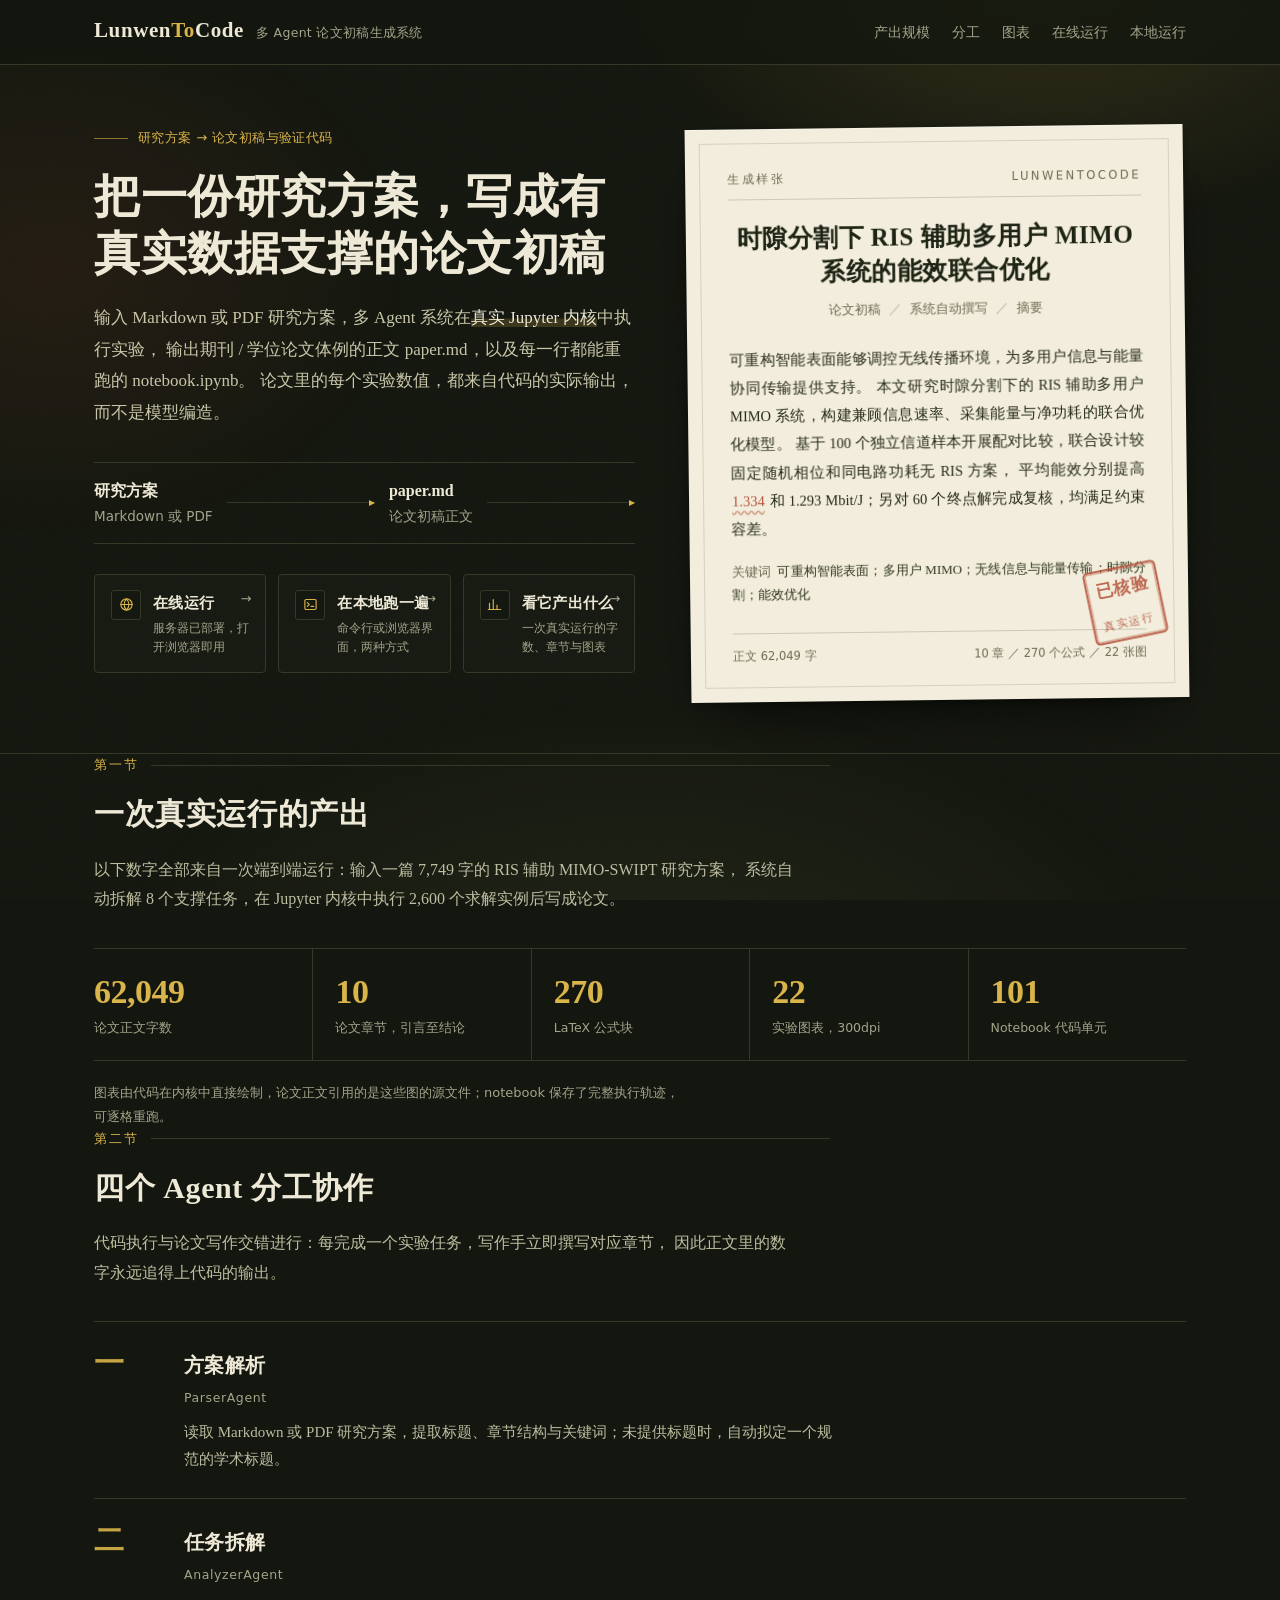
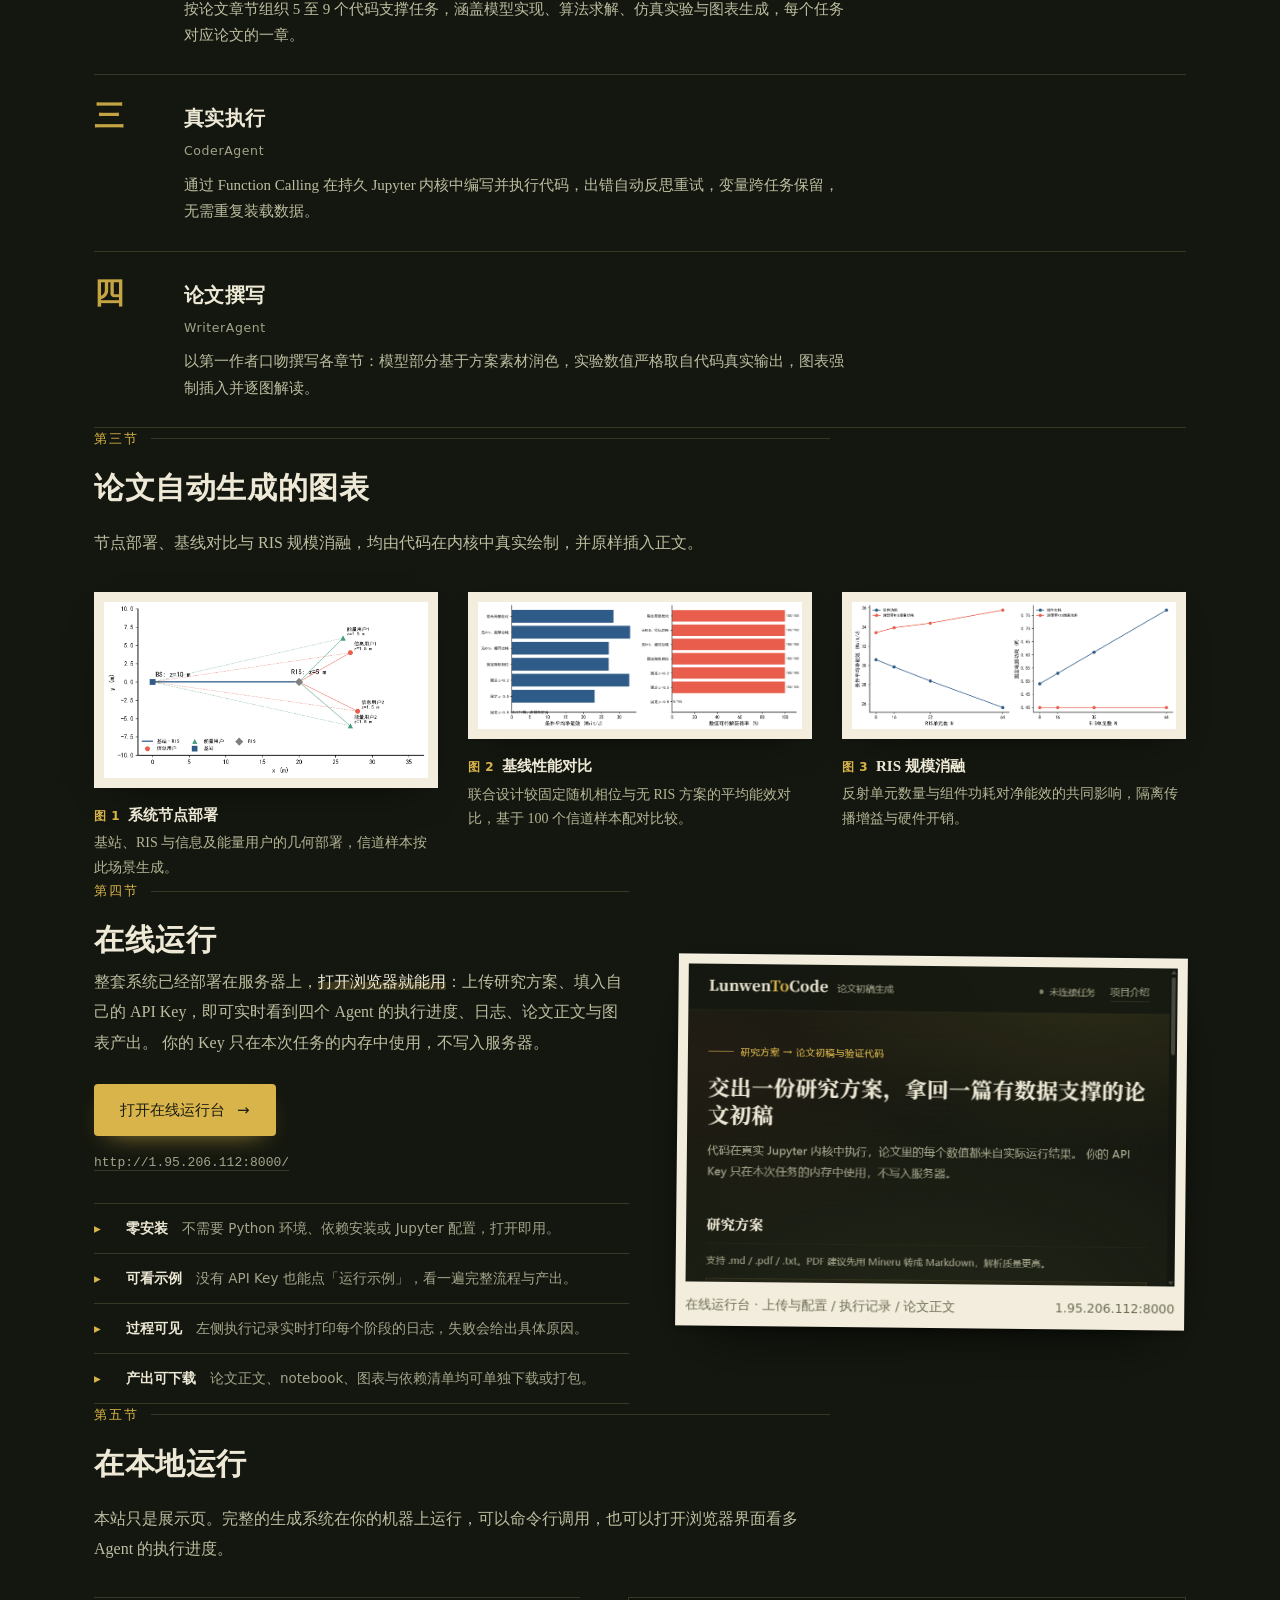
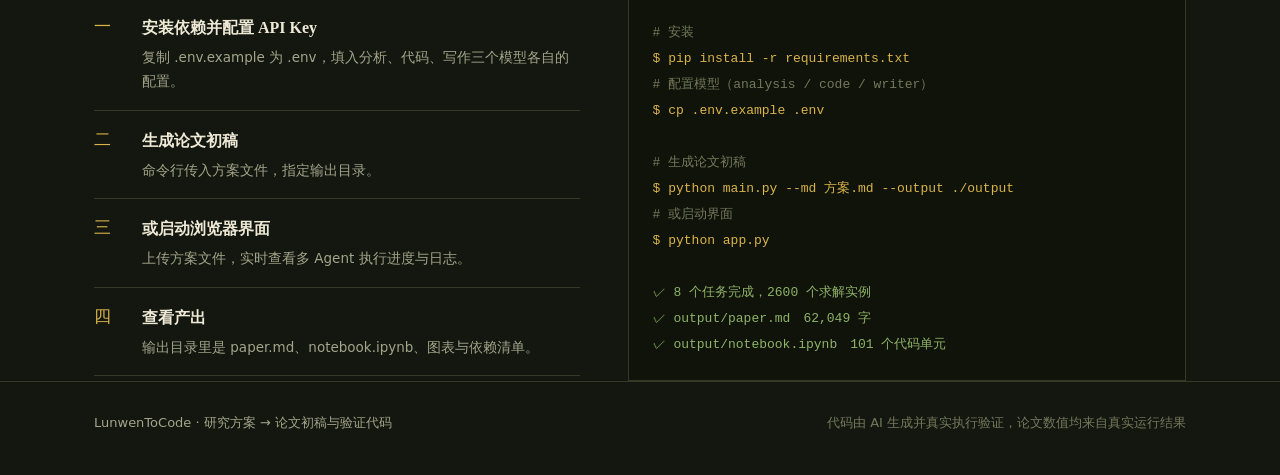
==== commit c02e633f: "Refactor hero links section in index.html to use a grid layout, enhance styling, and improve accessi" ====
--- a/site/index.html
+++ b/site/index.html
@@ -145,15 +145,60 @@
   border-left: 6px solid var(--amber); border-top: 3px solid transparent; border-bottom: 3px solid transparent;
 }
 
-.hero-links { margin-top: 26px; display: flex; gap: 26px; font-family: var(--sans); font-size: 14.5px; }
+.hero-links {
+  margin-top: 30px;
+  display: grid; grid-template-columns: repeat(3, minmax(0, 1fr));
+  gap: 12px;
+}
 .hero-links a {
-  color: var(--fg); text-decoration: none;
-  border-bottom: 1px solid var(--amber); padding-bottom: 3px;
-  transition: color var(--motion) ease, background var(--motion) ease;
-}
-.hero-links a:hover { color: var(--amber); }
-.hero-links a.quiet { color: var(--muted); border-bottom-color: var(--rule); }
-.hero-links a.quiet:hover { color: var(--fg); border-bottom-color: var(--muted); }
+  position: relative;
+  display: grid; grid-template-columns: 30px minmax(0, 1fr); gap: 12px;
+  align-items: start;
+  padding: 15px 16px;
+  text-decoration: none;
+  border: 1px solid var(--rule);
+  border-radius: var(--radius);
+  background: rgba(28, 32, 22, .55);
+  transition: border-color var(--motion) ease, background var(--motion) ease,
+              transform var(--motion) ease, box-shadow var(--motion) ease;
+}
+.hero-links a::after {
+  content: "→"; position: absolute; right: 14px; top: 13px;
+  font-family: var(--sans); font-size: 13px; color: var(--muted);
+  transition: color var(--motion) ease, transform var(--motion) ease;
+}
+.hero-links a:hover {
+  border-color: var(--amber);
+  background: rgba(217, 180, 74, .09);
+  transform: translateY(-2px);
+  box-shadow: 0 12px 26px -18px rgba(217, 180, 74, .85);
+}
+.hero-links a:hover::after { color: var(--amber); transform: translateX(3px); }
+.hero-links a.quiet:hover {
+  border-color: var(--border);
+  background: rgba(217, 180, 74, .06);
+  box-shadow: 0 12px 26px -18px rgba(0, 0, 0, .9);
+}
+.hero-links .ico {
+  width: 30px; height: 30px; flex: none;
+  display: grid; place-items: center;
+  color: var(--amber);
+  border: 1px solid var(--rule);
+  border-radius: 3px;
+  background: rgba(20, 23, 15, .7);
+  transition: border-color var(--motion) ease;
+}
+.hero-links a:hover .ico { border-color: rgba(217, 180, 74, .45); }
+.hero-links .ico svg { width: 15px; height: 15px; display: block; }
+.hero-links .txt { min-width: 0; }
+.hero-links .txt b {
+  display: block; font-family: var(--serif); font-size: 15px; font-weight: 700;
+  letter-spacing: .3px; color: var(--fg);
+}
+.hero-links .txt span {
+  display: block; margin-top: 3px;
+  font-family: var(--sans); font-size: 12px; color: var(--muted); line-height: 1.6;
+}
 
 /* ---------- 稿纸（Hero 的记忆点） ---------- */
 .sheet {
@@ -392,6 +437,7 @@
   .online { grid-template-columns: 1fr; }
   .online-shot { transform: rotate(0deg); }
   .runs { grid-template-columns: 1fr; }
+  .hero-links { grid-template-columns: 1fr; }
 }
 @media (max-width: 640px) {
   h1 { font-size: calc(31px * var(--site-type, 1)); }
@@ -450,9 +496,41 @@
       </div>
 
       <div class="hero-links">
-        <a href="#online">在线运行</a>
-        <a href="#run">在本地跑一遍</a>
-        <a class="quiet" href="#scale">看它产出什么</a>
+        <a href="#online">
+          <span class="ico" aria-hidden="true">
+            <svg viewBox="0 0 24 24" fill="none" stroke="currentColor" stroke-width="1.8" stroke-linecap="round" stroke-linejoin="round">
+              <circle cx="12" cy="12" r="9"></circle>
+              <path d="M3 12h18M12 3c2.5 2.6 3.8 5.7 3.8 9S14.5 18.4 12 21c-2.5-2.6-3.8-5.7-3.8-9S9.5 5.6 12 3z"></path>
+            </svg>
+          </span>
+          <span class="txt">
+            <b>在线运行</b>
+            <span>服务器已部署，打开浏览器即用</span>
+          </span>
+        </a>
+        <a href="#run">
+          <span class="ico" aria-hidden="true">
+            <svg viewBox="0 0 24 24" fill="none" stroke="currentColor" stroke-width="1.8" stroke-linecap="round" stroke-linejoin="round">
+              <rect x="3" y="4" width="18" height="16" rx="2"></rect>
+              <path d="M7 9l3 3-3 3M13 15h4"></path>
+            </svg>
+          </span>
+          <span class="txt">
+            <b>在本地跑一遍</b>
+            <span>命令行或浏览器界面，两种方式</span>
+          </span>
+        </a>
+        <a class="quiet" href="#scale">
+          <span class="ico" aria-hidden="true">
+            <svg viewBox="0 0 24 24" fill="none" stroke="currentColor" stroke-width="1.8" stroke-linecap="round" stroke-linejoin="round">
+              <path d="M4 20V10M10 20V4M16 20v-7M22 20H2"></path>
+            </svg>
+          </span>
+          <span class="txt">
+            <b>看它产出什么</b>
+            <span>一次真实运行的字数、章节与图表</span>
+          </span>
+        </a>
       </div>
     </div>
 
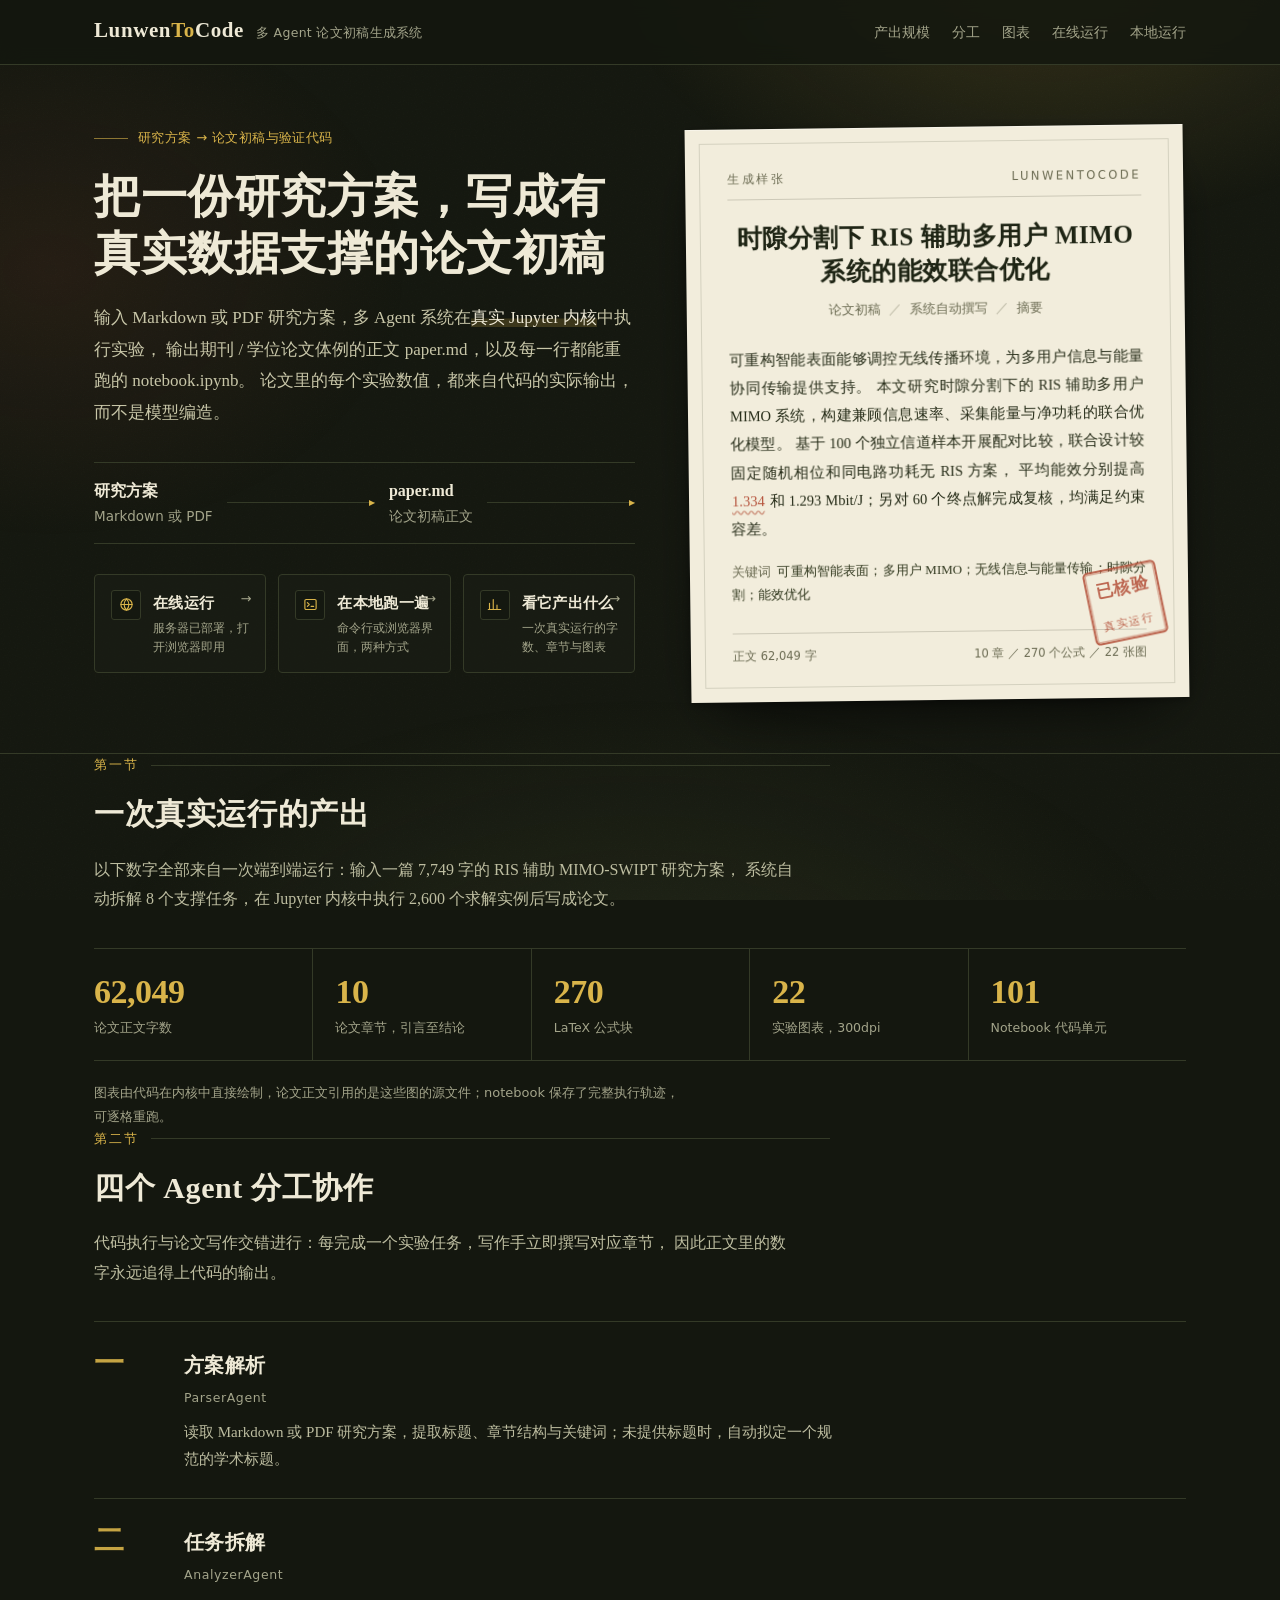
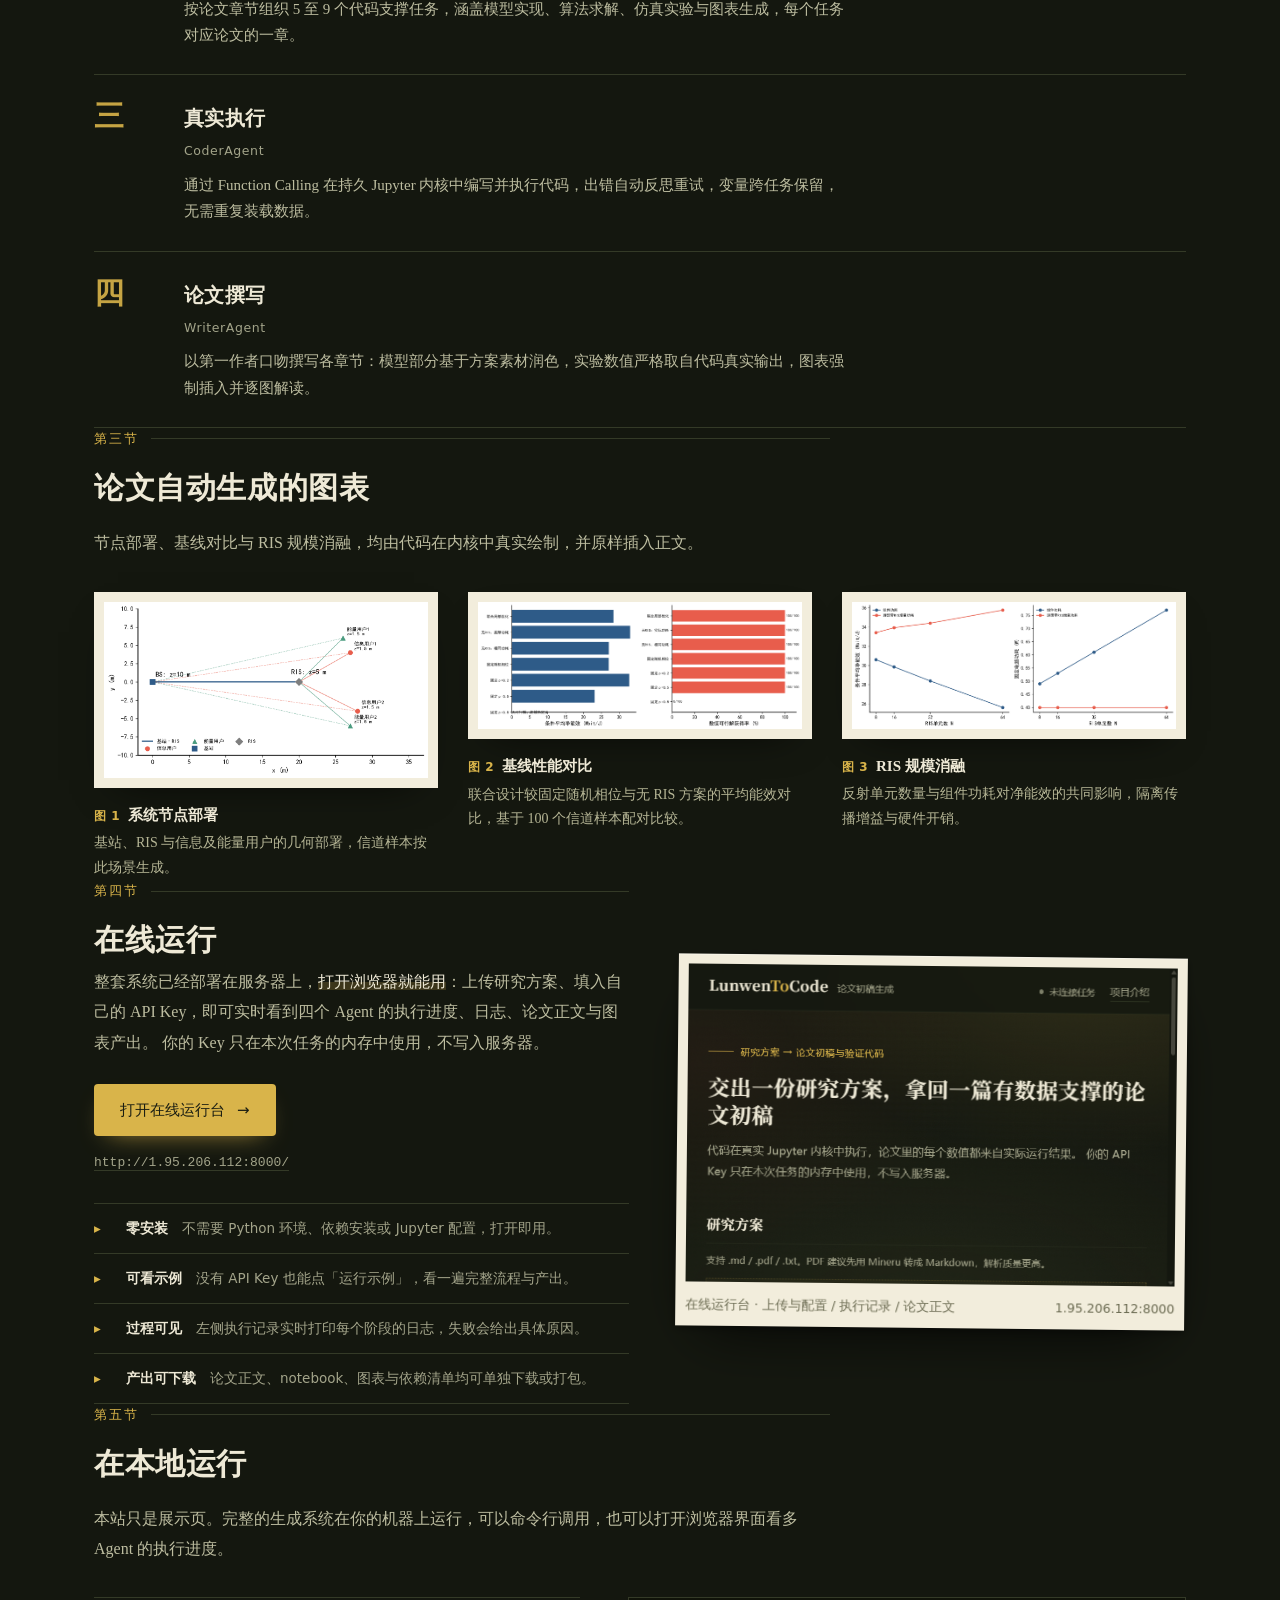
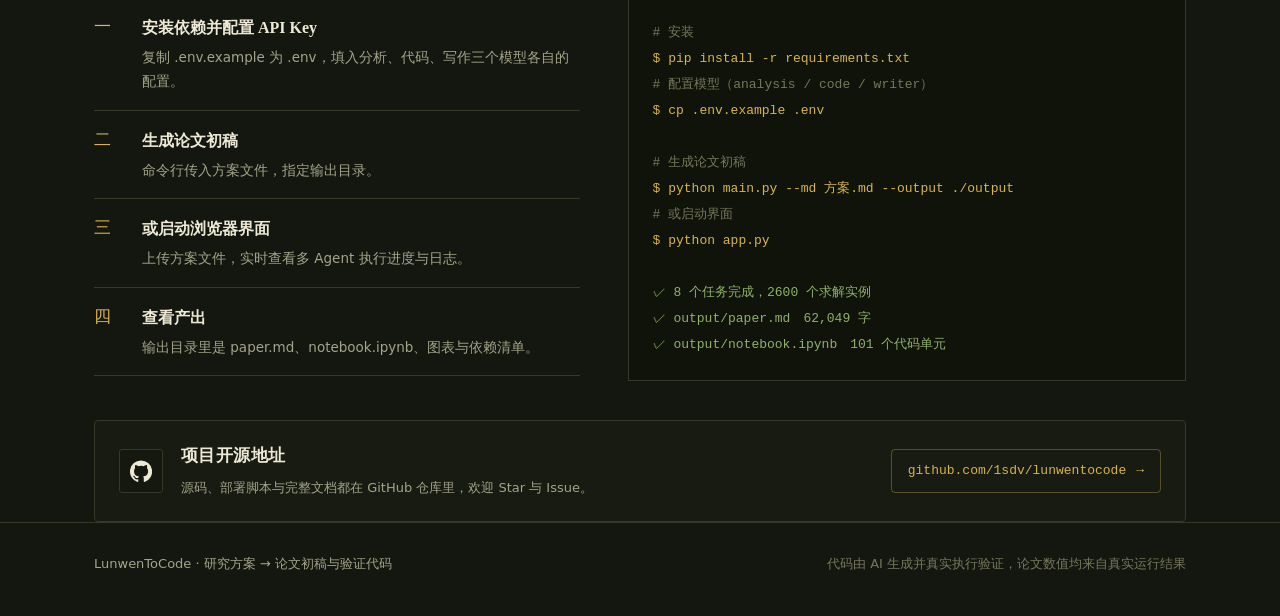
==== commit 8ff22292: "update" ====
--- a/site/index.html
+++ b/site/index.html
@@ -399,6 +399,41 @@
   color: var(--paper-soft); display: flex; justify-content: space-between; gap: 12px;
 }
 
+/* ---------- 项目地址 ---------- */
+.repo {
+  margin-top: calc(var(--space) * 1.6);
+  display: grid; grid-template-columns: 44px minmax(0, 1fr) auto;
+  gap: 18px; align-items: center;
+  padding: 20px 24px;
+  border: 1px solid var(--rule); border-radius: var(--radius);
+  background: rgba(28, 32, 22, .5);
+  transition: border-color var(--motion) ease, background var(--motion) ease;
+}
+.repo:hover { border-color: rgba(217, 180, 74, .4); background: rgba(217, 180, 74, .06); }
+.repo-mark {
+  width: 44px; height: 44px; display: grid; place-items: center;
+  color: var(--fg); background: rgba(20, 23, 15, .7);
+  border: 1px solid var(--rule); border-radius: 3px;
+  transition: color var(--motion) ease, border-color var(--motion) ease;
+}
+.repo:hover .repo-mark { color: var(--amber); border-color: rgba(217, 180, 74, .45); }
+.repo-mark svg { width: 22px; height: 22px; display: block; }
+.repo-text b {
+  display: block; font-family: var(--serif); font-size: 17px; font-weight: 700;
+  letter-spacing: .4px; margin-bottom: 3px;
+}
+.repo-text span { font-family: var(--sans); font-size: 13px; color: var(--muted); line-height: 1.7; }
+.repo-link {
+  display: inline-flex; align-items: center; gap: 10px;
+  font-family: var(--mono); font-size: 13px; color: var(--amber);
+  text-decoration: none; white-space: nowrap;
+  padding: 10px 16px; border: 1px solid rgba(217, 180, 74, .35); border-radius: var(--radius);
+  transition: background var(--motion) ease, border-color var(--motion) ease;
+}
+.repo-link:hover { background: rgba(217, 180, 74, .12); border-color: var(--amber); }
+.repo-link .arrow { transition: transform var(--motion) ease; }
+.repo-link:hover .arrow { transform: translateX(4px); }
+
 /* ---------- 本地运行 ---------- */
 .runs { display: grid; grid-template-columns: minmax(0, 1fr) minmax(0, 1.15fr); gap: calc(var(--space) * 2); align-items: start; }
 .runs ol { list-style: none; counter-reset: r; }
@@ -438,6 +473,8 @@
   .online-shot { transform: rotate(0deg); }
   .runs { grid-template-columns: 1fr; }
   .hero-links { grid-template-columns: 1fr; }
+  .repo { grid-template-columns: 44px minmax(0, 1fr); }
+  .repo-link { grid-column: 1 / -1; justify-content: center; }
 }
 @media (max-width: 640px) {
   h1 { font-size: calc(31px * var(--site-type, 1)); }
@@ -735,6 +772,22 @@
       <div><span class="ok">✓ output/notebook.ipynb　101 个代码单元</span></div>
     </div>
   </div>
+
+  <div class="repo">
+    <div class="repo-mark" aria-hidden="true">
+      <svg viewBox="0 0 24 24" fill="currentColor">
+        <path d="M12 .5a12 12 0 0 0-3.79 23.4c.6.11.82-.26.82-.58v-2.2c-3.34.73-4.04-1.42-4.04-1.42-.55-1.4-1.34-1.77-1.34-1.77-1.1-.75.08-.74.08-.74 1.21.09 1.85 1.25 1.85 1.25 1.08 1.85 2.83 1.31 3.52 1 .11-.78.42-1.31.76-1.61-2.67-.3-5.47-1.33-5.47-5.93 0-1.31.47-2.38 1.24-3.22-.13-.3-.54-1.53.12-3.18 0 0 1.01-.32 3.3 1.23a11.5 11.5 0 0 1 6 0c2.29-1.55 3.3-1.23 3.3-1.23.66 1.65.25 2.88.12 3.18.77.84 1.24 1.91 1.24 3.22 0 4.61-2.8 5.62-5.48 5.92.43.37.81 1.1.81 2.22v3.29c0 .32.22.7.83.58A12 12 0 0 0 12 .5z"></path>
+      </svg>
+    </div>
+    <div class="repo-text">
+      <b>项目开源地址</b>
+      <span>源码、部署脚本与完整文档都在 GitHub 仓库里，欢迎 Star 与 Issue。</span>
+    </div>
+    <a class="repo-link" href="https://github.com/1sdv/lunwentocode" target="_blank" rel="noopener noreferrer">
+      github.com/1sdv/lunwentocode
+      <span class="arrow" aria-hidden="true">→</span>
+    </a>
+  </div>
 </section>
 
 <footer>
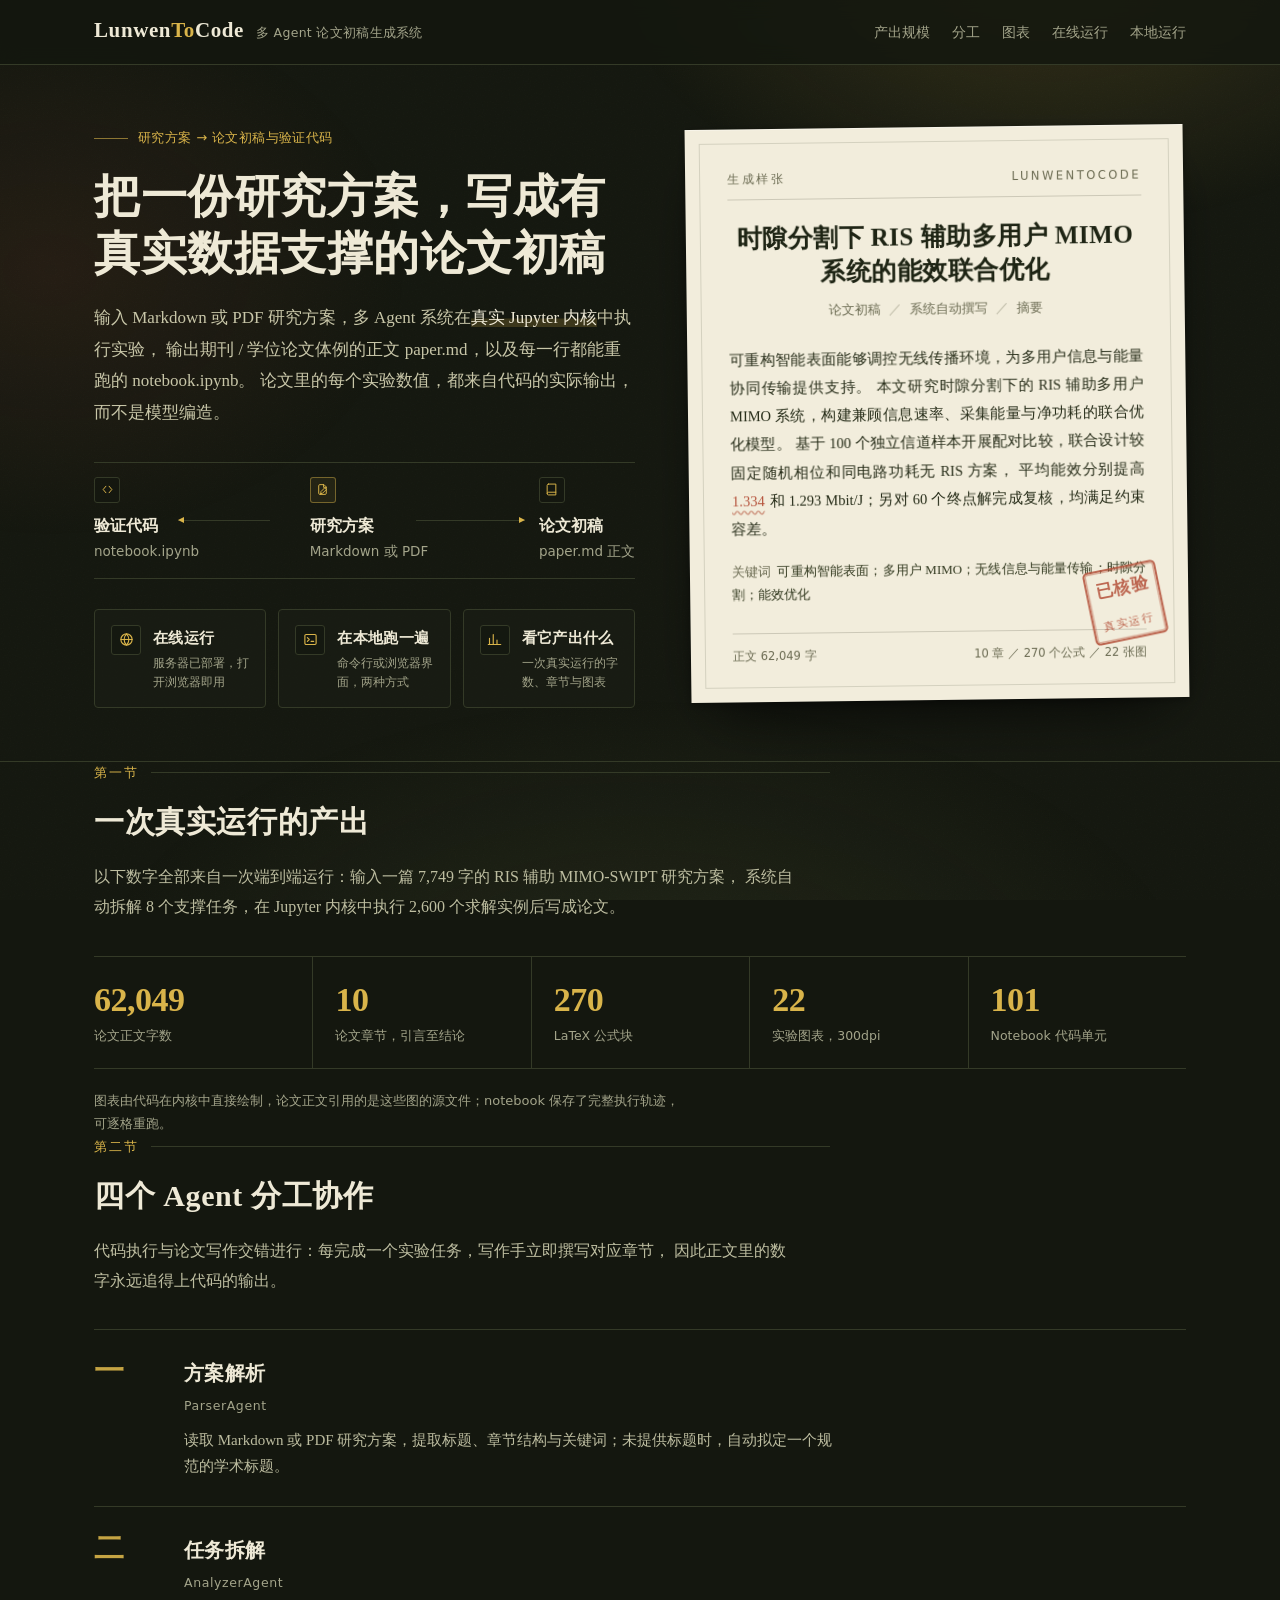
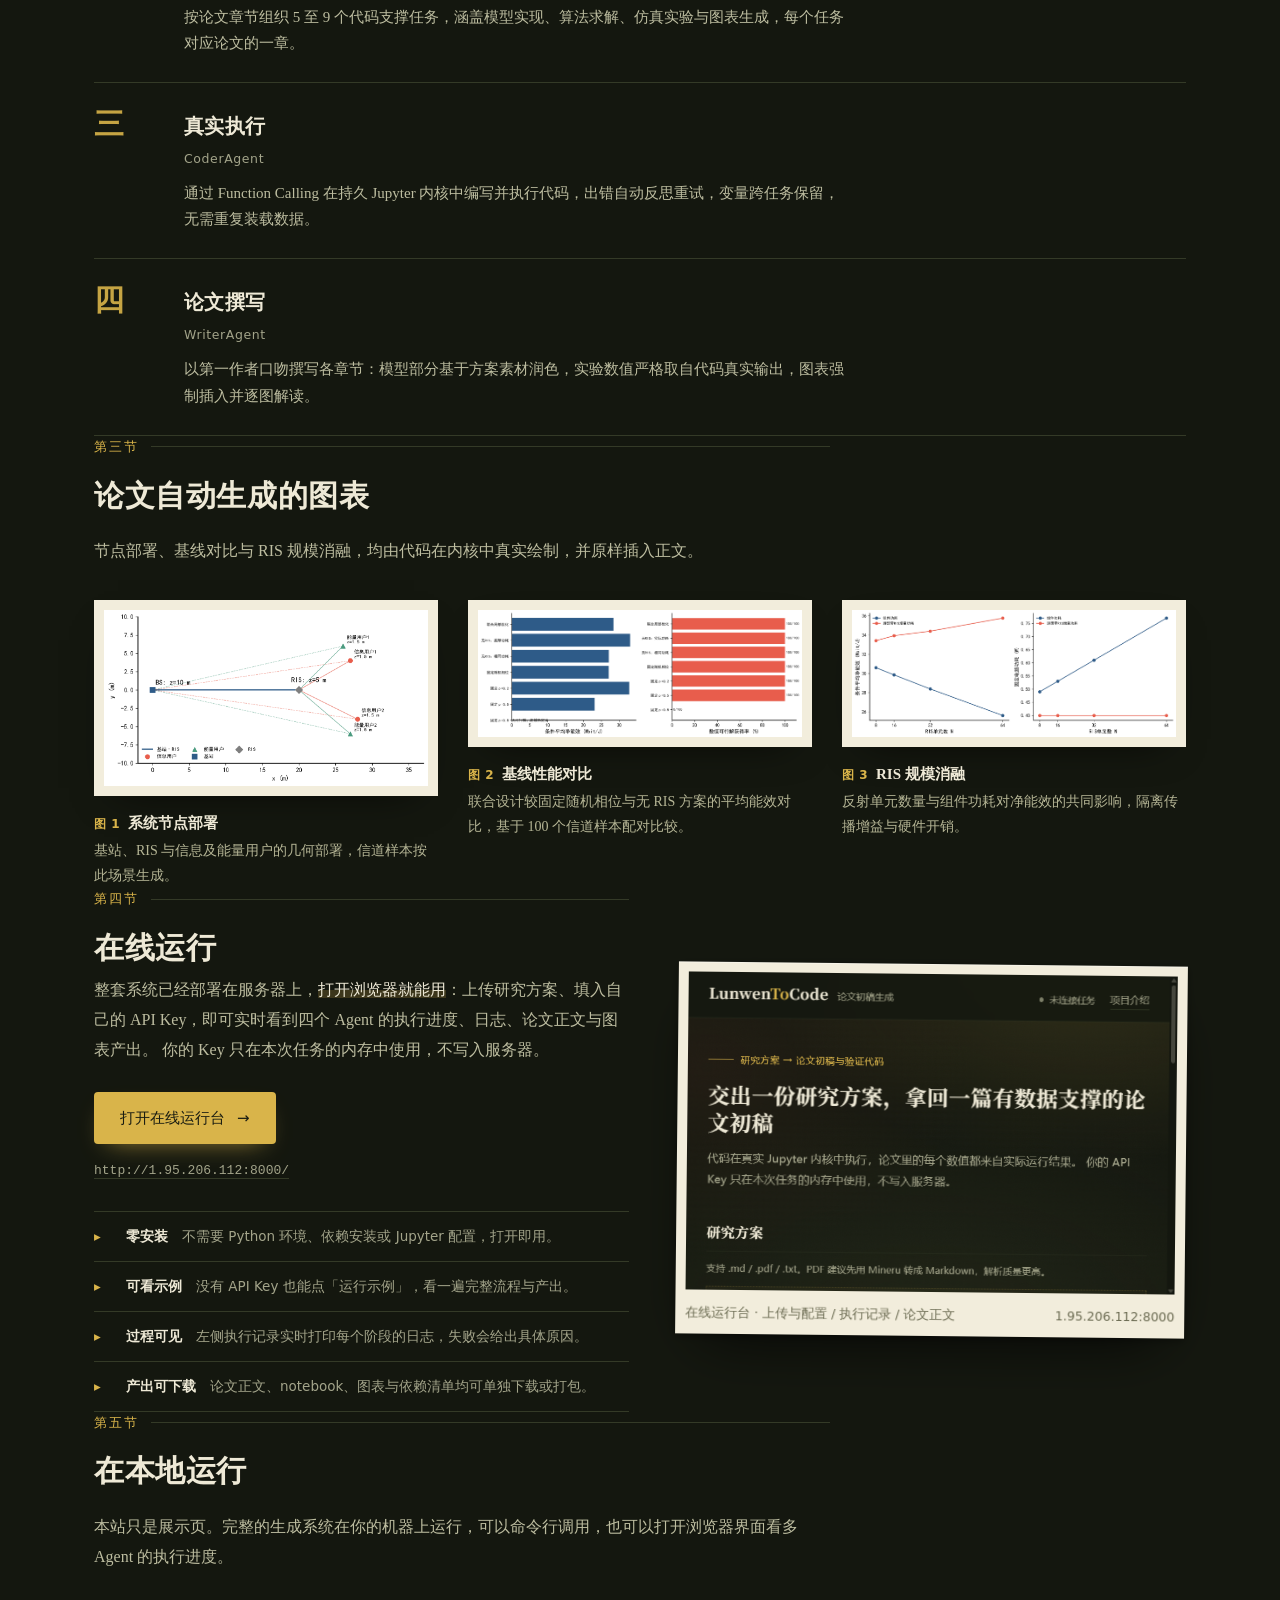
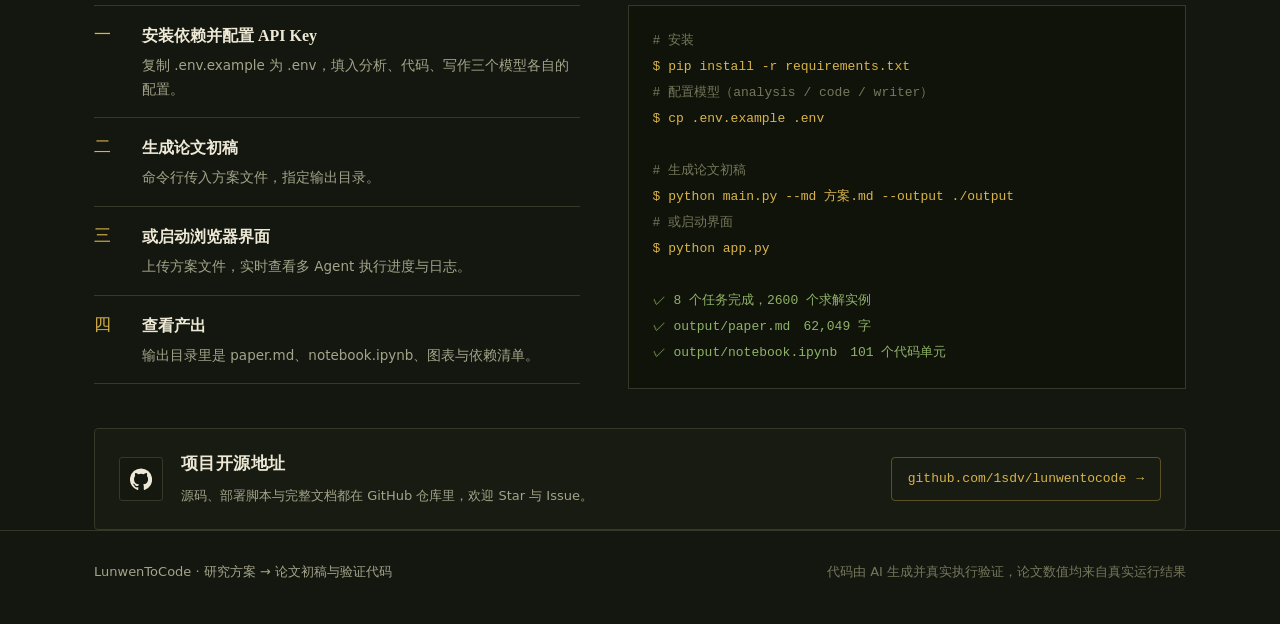
==== commit d3e43e90: "update" ====
--- a/site/index.html
+++ b/site/index.html
@@ -133,16 +133,74 @@
 /* 输入 → 产出 */
 .transit {
   margin-top: 34px; border-top: 1px solid var(--rule); border-bottom: 1px solid var(--rule);
-  display: grid; grid-template-columns: auto 1fr auto 1fr; align-items: center;
+  display: grid; grid-template-columns: auto 1fr auto 1fr auto; align-items: stretch;
   gap: 0 14px; font-family: var(--sans); font-size: 13.5px;
 }
-.transit .slot { padding: 14px 0; }
+.transit .slot { padding: 14px 0; display: flex; flex-direction: column; justify-content: center; }
 .transit .slot b { display: block; font-family: var(--serif); font-size: 16px; font-weight: 700; }
 .transit .slot span { color: var(--muted); }
-.transit .link { height: 1px; background: var(--rule); position: relative; }
+.transit .slot .ico {
+  width: 26px; height: 26px; display: grid; place-items: center;
+  color: var(--amber); border: 1px solid var(--rule); border-radius: 3px;
+  background: rgba(20, 23, 15, .7); margin-bottom: 9px;
+}
+.transit .slot .ico svg { width: 13px; height: 13px; display: block; }
+.transit .slot-mid .ico {
+  border-color: rgba(217, 180, 74, .45);
+  background: rgba(217, 180, 74, .08);
+}
+
+/* 连接线：两侧光带从中枢向外流动 */
+.transit .link {
+  height: 1px; background: var(--rule);
+  position: relative; align-self: center;
+}
+.transit .link .flow {
+  position: absolute; top: -1.5px; left: 0;
+  width: 34px; height: 4px; border-radius: 2px;
+  background: linear-gradient(90deg, transparent 0%, var(--amber) 70%, var(--amber) 100%);
+  box-shadow: 0 0 10px rgba(217, 180, 74, .55);
+  opacity: 0;
+}
 .transit .link::after {
-  content: ""; position: absolute; right: 0; top: -2.5px;
-  border-left: 6px solid var(--amber); border-top: 3px solid transparent; border-bottom: 3px solid transparent;
+  content: ""; position: absolute; top: -2.5px;
+  border-top: 3px solid transparent; border-bottom: 3px solid transparent;
+}
+.transit .link-in { background: transparent; }
+.transit .link-in::before {
+  content: ""; position: absolute; top: 0; left: -26px; right: 0;
+  height: 1px; background: var(--rule);
+}
+.transit .link-in .flow { animation: flow-right 1.8s cubic-bezier(.45, 0, .55, 1) infinite; }
+.transit .link-in::after { right: 0; border-left: 6px solid var(--amber); animation: transit-pulse 1.8s ease-in-out infinite; }
+.transit .link-out .flow {
+  animation: flow-left 1.8s cubic-bezier(.45, 0, .55, 1) infinite;
+  background: linear-gradient(270deg, transparent 0%, var(--amber) 70%, var(--amber) 100%);
+}
+.transit .link-out::after { left: -35px; border-right: 6px solid var(--amber); animation: transit-pulse 1.8s ease-in-out infinite; }
+/* 左侧底线：去掉元素自带的底线，改由 ::before 单条绘制
+   左端 -35px 接箭头，右端留出 16px 与「研究方案」保持间距 */
+.transit .link-out { background: transparent; }
+.transit .link-out::before {
+  content: ""; position: absolute; top: 0; left: -35px; right: 26px;
+  height: 1px; background: var(--rule);
+}
+
+@keyframes flow-right {
+  0%   { left: -34px; opacity: 0; }
+  14%  { opacity: 1; }
+  86%  { opacity: 1; }
+  100% { left: calc(100% - 34px); opacity: 0; }
+}
+@keyframes flow-left {
+  0%   { left: calc(100% - 44px); opacity: 0; }
+  14%  { opacity: 1; }
+  86%  { opacity: 1; }
+  100% { left: -34px; opacity: 0; }
+}
+@keyframes transit-pulse {
+  0%, 100% { opacity: .4; }
+  50% { opacity: 1; }
 }
 
 .hero-links {
@@ -162,18 +220,12 @@
   transition: border-color var(--motion) ease, background var(--motion) ease,
               transform var(--motion) ease, box-shadow var(--motion) ease;
 }
-.hero-links a::after {
-  content: "→"; position: absolute; right: 14px; top: 13px;
-  font-family: var(--sans); font-size: 13px; color: var(--muted);
-  transition: color var(--motion) ease, transform var(--motion) ease;
-}
 .hero-links a:hover {
   border-color: var(--amber);
   background: rgba(217, 180, 74, .09);
   transform: translateY(-2px);
   box-shadow: 0 12px 26px -18px rgba(217, 180, 74, .85);
 }
-.hero-links a:hover::after { color: var(--amber); transform: translateX(3px); }
 .hero-links a.quiet:hover {
   border-color: var(--border);
   background: rgba(217, 180, 74, .06);
@@ -492,6 +544,7 @@
 @media (prefers-reduced-motion: reduce) {
   html { scroll-behavior: auto; }
   *, *::before, *::after { transition: none !important; animation: none !important; }
+  .transit .link .flow { display: none; }
 }
 :focus-visible { outline: 2px solid var(--amber); outline-offset: 3px; }
 </style>
@@ -526,10 +579,42 @@
       </p>
 
       <div class="transit">
-        <div class="slot"><b>研究方案</b><span>Markdown 或 PDF</span></div>
-        <div class="link"></div>
-        <div class="slot"><b>paper.md</b><span>论文初稿正文</span></div>
-        <div class="link"></div>
+        <div class="slot">
+          <span class="ico" aria-hidden="true">
+            <svg viewBox="0 0 24 24" fill="none" stroke="currentColor" stroke-width="1.8" stroke-linecap="round" stroke-linejoin="round">
+              <path d="M9 18l-5-6 5-6M15 6l5 6-5 6"></path>
+            </svg>
+          </span>
+          <b>验证代码</b>
+          <span>notebook.ipynb</span>
+        </div>
+        <div class="link link-out" aria-hidden="true">
+          <span class="flow"></span>
+        </div>
+        <div class="slot slot-mid">
+          <span class="ico" aria-hidden="true">
+            <svg viewBox="0 0 24 24" fill="none" stroke="currentColor" stroke-width="1.8" stroke-linecap="round" stroke-linejoin="round">
+              <path d="M14 3H7a2 2 0 0 0-2 2v14a2 2 0 0 0 2 2h10a2 2 0 0 0 2-2V8z"></path>
+              <path d="M14 3v5h5"></path>
+              <path d="M9 20v-4l7-7 3 3-7 7-4 1z"></path>
+            </svg>
+          </span>
+          <b>研究方案</b>
+          <span>Markdown 或 PDF</span>
+        </div>
+        <div class="link link-in" aria-hidden="true">
+          <span class="flow"></span>
+        </div>
+        <div class="slot">
+          <span class="ico" aria-hidden="true">
+            <svg viewBox="0 0 24 24" fill="none" stroke="currentColor" stroke-width="1.8" stroke-linecap="round" stroke-linejoin="round">
+              <path d="M4 19.5A2.5 2.5 0 0 1 6.5 17H20"></path>
+              <path d="M6.5 2H20v20H6.5A2.5 2.5 0 0 1 4 19.5v-15A2.5 2.5 0 0 1 6.5 2z"></path>
+            </svg>
+          </span>
+          <b>论文初稿</b>
+          <span>paper.md 正文</span>
+        </div>
       </div>
 
       <div class="hero-links">
@@ -627,34 +712,34 @@
     <li>
       <span class="no">一</span>
       <div>
-        <h3>方案解析</h3>
+      <h3>方案解析</h3>
         <p class="agent-name">ParserAgent</p>
         <p class="body">读取 Markdown 或 PDF 研究方案，提取标题、章节结构与关键词；未提供标题时，自动拟定一个规范的学术标题。</p>
-      </div>
+    </div>
     </li>
     <li>
       <span class="no">二</span>
       <div>
-        <h3>任务拆解</h3>
+      <h3>任务拆解</h3>
         <p class="agent-name">AnalyzerAgent</p>
         <p class="body">按论文章节组织 5 至 9 个代码支撑任务，涵盖模型实现、算法求解、仿真实验与图表生成，每个任务对应论文的一章。</p>
-      </div>
+    </div>
     </li>
     <li>
       <span class="no">三</span>
       <div>
-        <h3>真实执行</h3>
+      <h3>真实执行</h3>
         <p class="agent-name">CoderAgent</p>
         <p class="body">通过 Function Calling 在持久 Jupyter 内核中编写并执行代码，出错自动反思重试，变量跨任务保留，无需重复装载数据。</p>
-      </div>
+    </div>
     </li>
     <li>
       <span class="no">四</span>
       <div>
-        <h3>论文撰写</h3>
+      <h3>论文撰写</h3>
         <p class="agent-name">WriterAgent</p>
         <p class="body">以第一作者口吻撰写各章节：模型部分基于方案素材润色，实验数值严格取自代码真实输出，图表强制插入并逐图解读。</p>
-      </div>
+    </div>
     </li>
   </ol>
 </section>
@@ -737,22 +822,22 @@
         </div>
       </li>
       <li>
-        <div>
+      <div>
           <h3>生成论文初稿</h3>
           <p>命令行传入方案文件，指定输出目录。</p>
-        </div>
+      </div>
       </li>
       <li>
         <div>
           <h3>或启动浏览器界面</h3>
           <p>上传方案文件，实时查看多 Agent 执行进度与日志。</p>
-        </div>
+    </div>
       </li>
       <li>
-        <div>
+      <div>
           <h3>查看产出</h3>
           <p>输出目录里是 paper.md、notebook.ipynb、图表与依赖清单。</p>
-        </div>
+      </div>
       </li>
     </ol>
 
@@ -771,7 +856,7 @@
       <div><span class="ok">✓ output/paper.md　62,049 字</span></div>
       <div><span class="ok">✓ output/notebook.ipynb　101 个代码单元</span></div>
     </div>
-  </div>
+      </div>
 
   <div class="repo">
     <div class="repo-mark" aria-hidden="true">
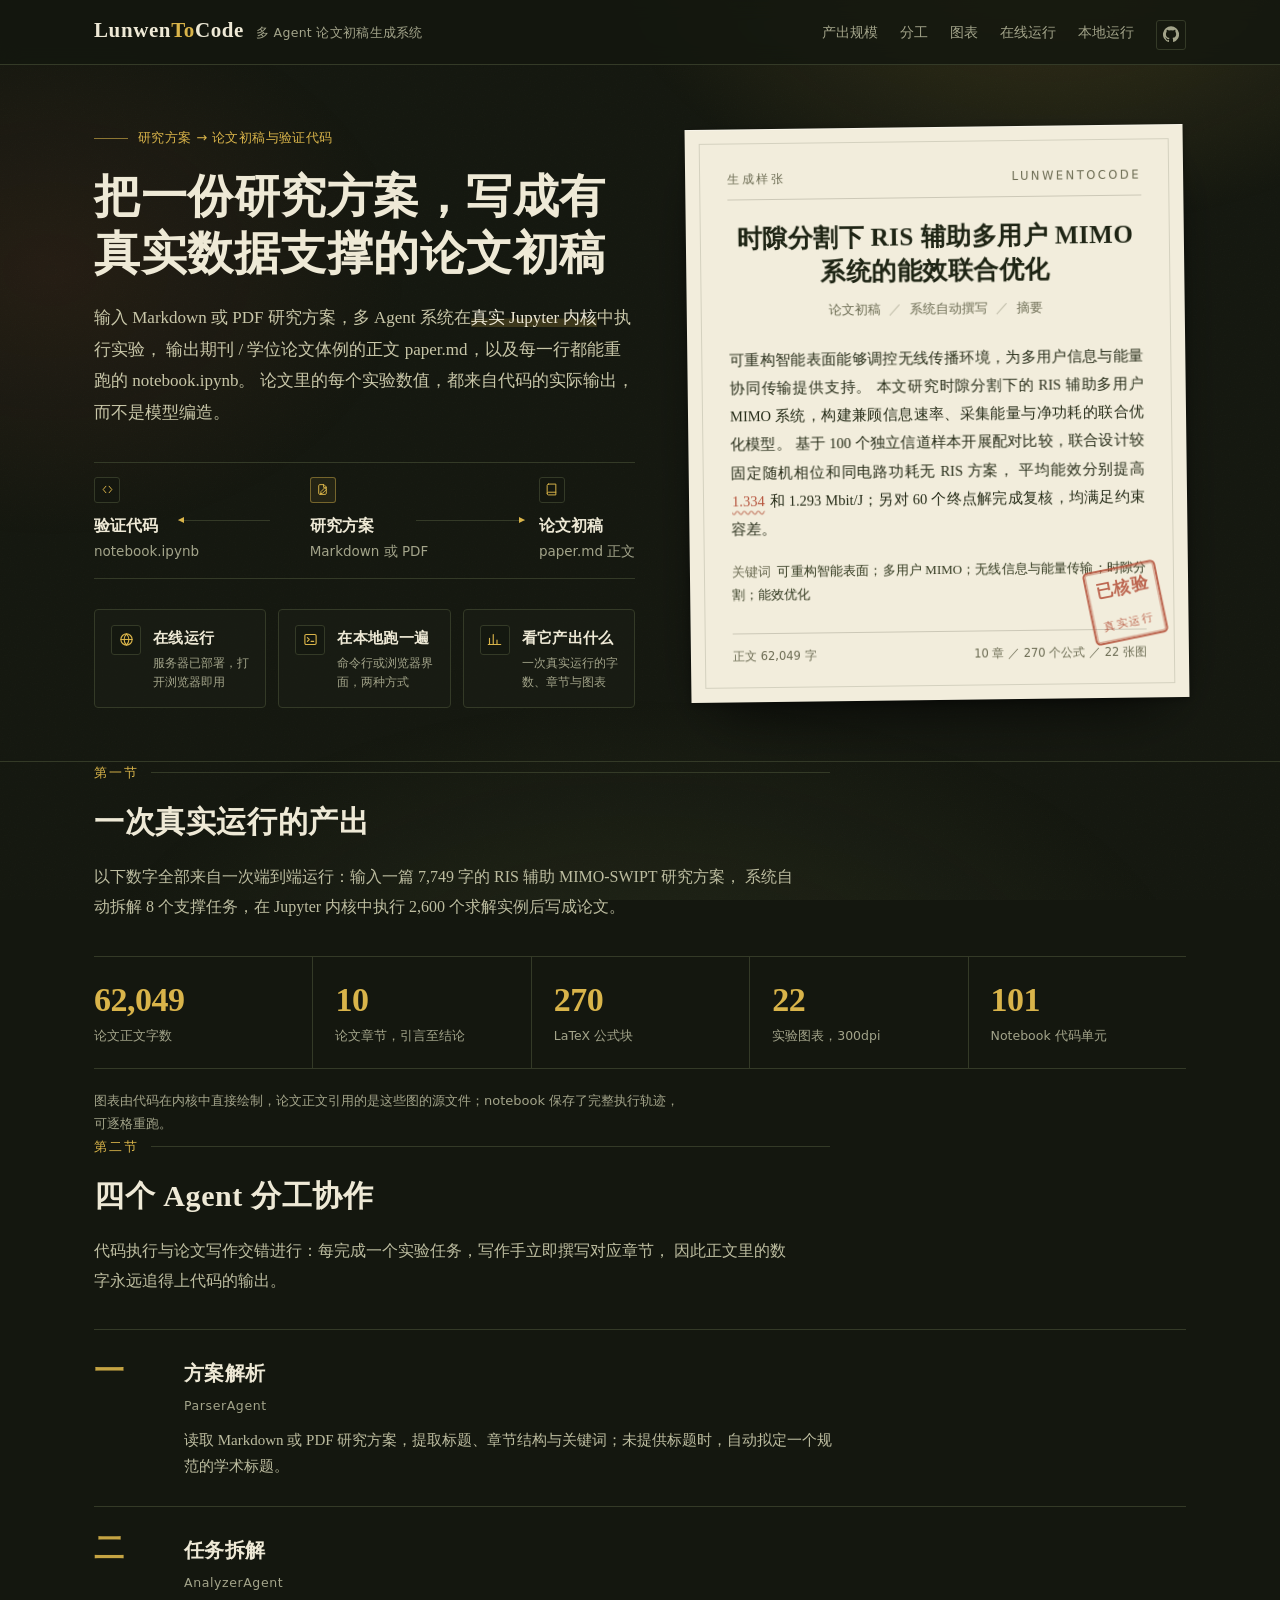
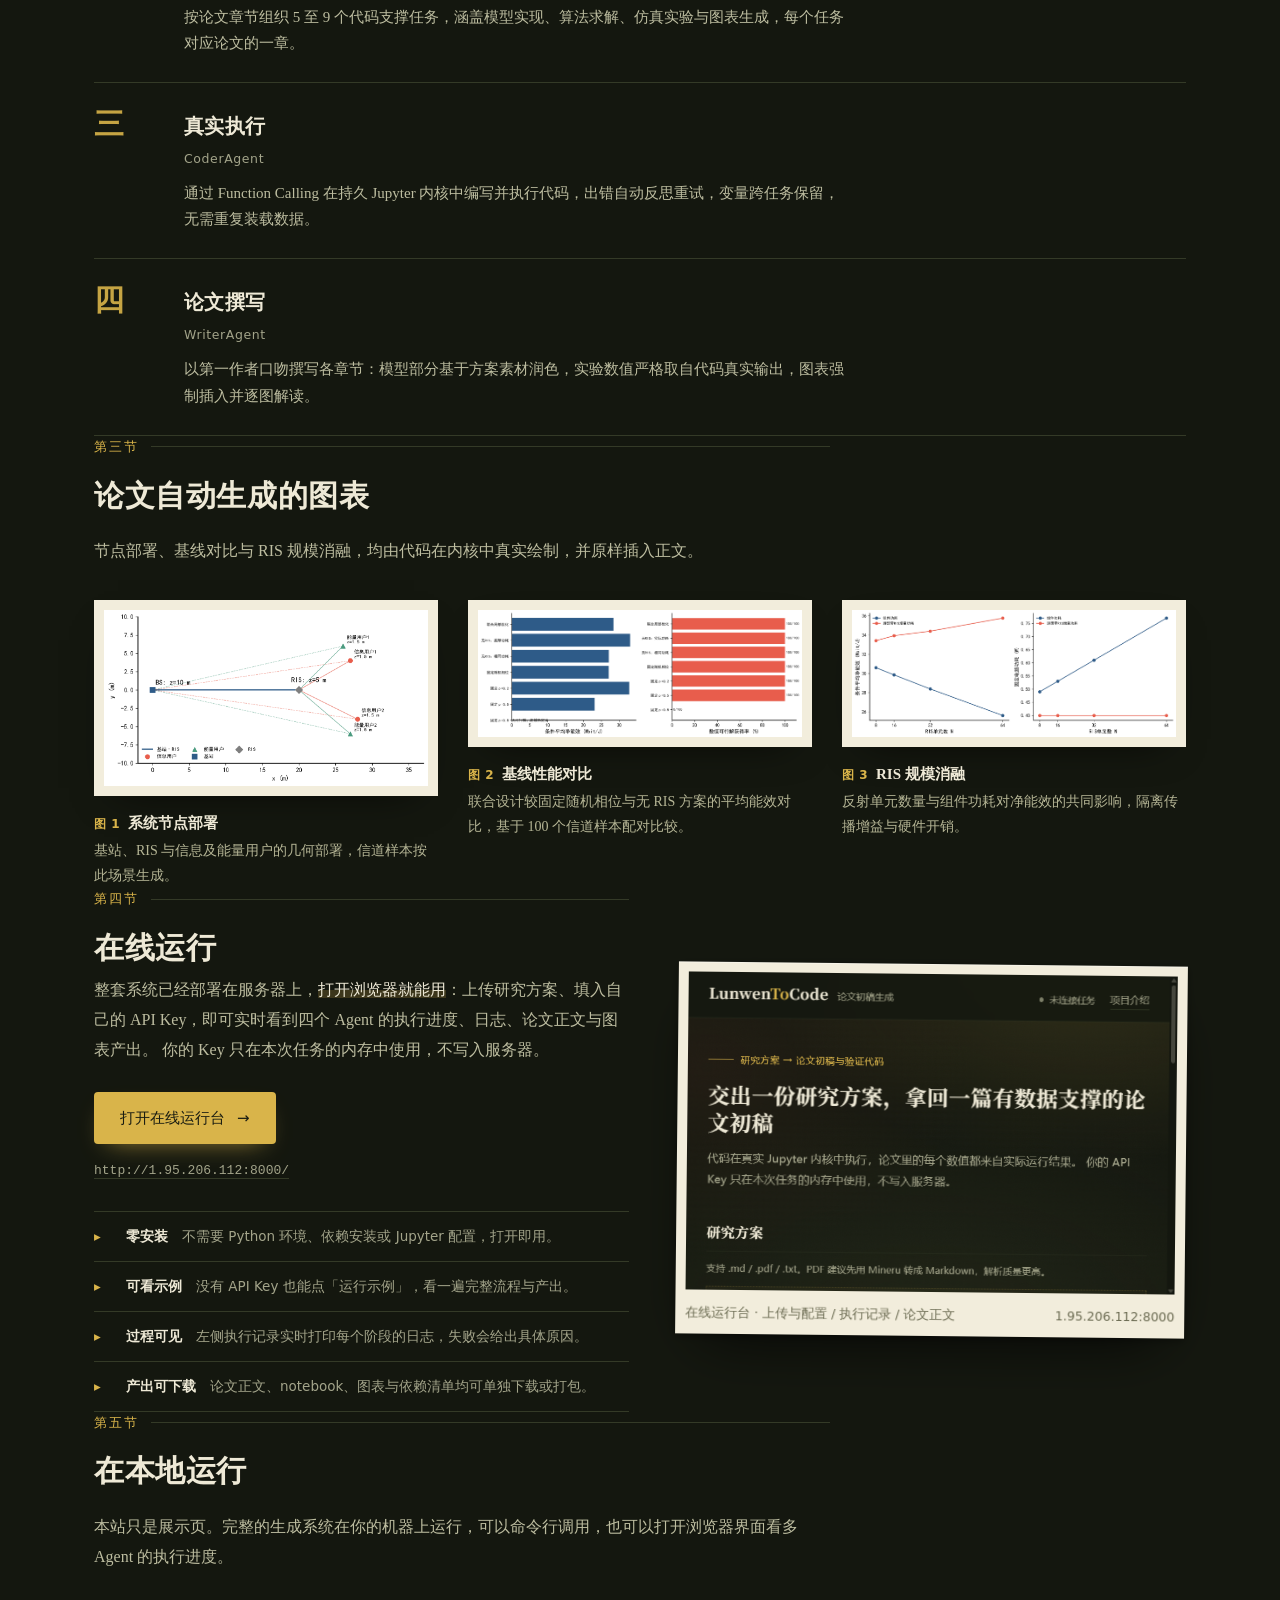
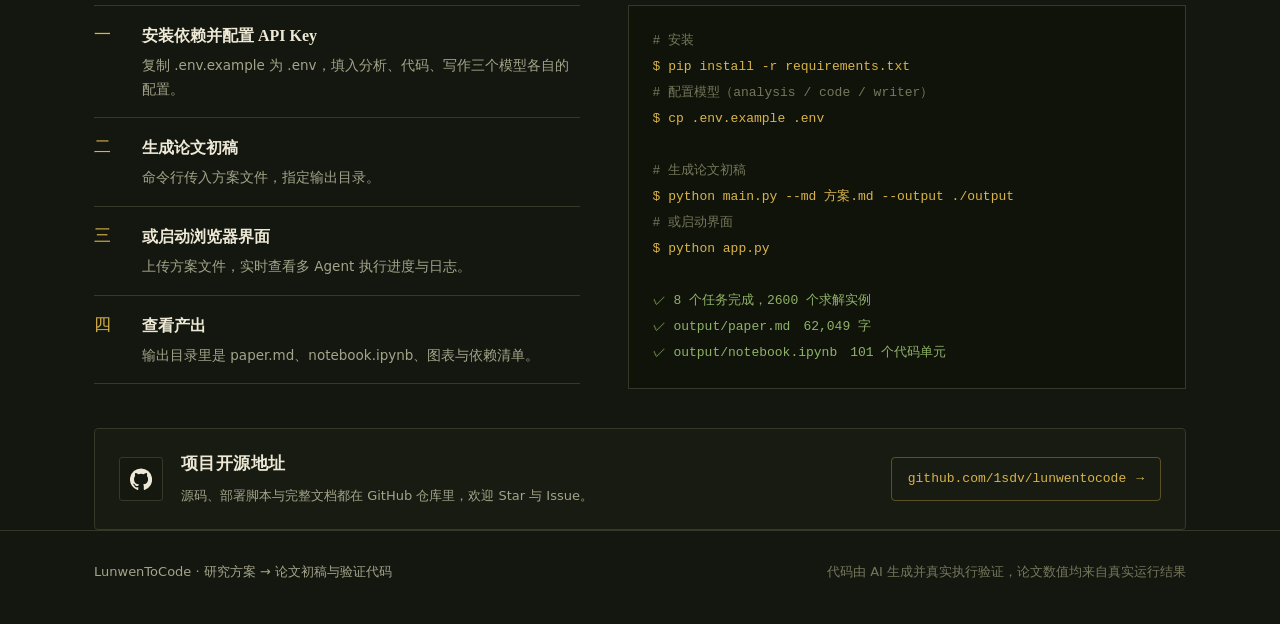
==== commit 6e29e5cb: "Add GitHub link to mastnav with enhanced styling and hover effects" ====
--- a/site/index.html
+++ b/site/index.html
@@ -104,6 +104,24 @@
   transition: color var(--motion) ease, border-color var(--motion) ease;
 }
 .mastnav a:hover { color: var(--fg); border-bottom-color: var(--amber); }
+.mastnav-gh {
+  display: grid; place-items: center;
+  width: 30px; height: 30px; flex: none;
+  align-self: center; padding-bottom: 0;
+  color: var(--muted); border: 1px solid var(--rule); border-radius: 3px;
+  transition: color var(--motion) ease, border-color var(--motion) ease,
+              background var(--motion) ease, transform var(--motion) ease;
+}
+/* .mastnav a 的透明下划线会盖住图标边框，这里显式覆盖 */
+.mastnav a.mastnav-gh { border-bottom: 1px solid var(--rule); }
+.mastnav a.mastnav-gh:hover { border-bottom-color: var(--amber); }
+.mastnav-gh svg { width: 16px; height: 16px; display: block; }
+.mastnav a.mastnav-gh:hover {
+  color: var(--amber);
+  border-color: var(--amber);
+  background: rgba(217, 180, 74, .1);
+  transform: translateY(-1px);
+}
 
 /* ---------- Hero ---------- */
 .hero {
@@ -531,7 +549,10 @@
 @media (max-width: 640px) {
   h1 { font-size: calc(31px * var(--site-type, 1)); }
   .hero-lead { font-size: 15.5px; }
-  .mastnav { display: none; }
+  .mastnav { display: flex; gap: 14px; }
+  .mastnav a:not(.mastnav-gh) { display: none; }
+  .mastnav-gh { width: 28px; height: 28px; }
+  .mastnav-gh svg { width: 15px; height: 15px; }
   .sheet { padding: 30px 24px; }
   .sheet-title { font-size: 21px; }
   .seal { width: 60px; height: 60px; font-size: 14px; right: 16px; bottom: 44px; }
@@ -563,6 +584,11 @@
       <a href="#plates">图表</a>
       <a href="#online">在线运行</a>
       <a href="#run">本地运行</a>
+      <a class="mastnav-gh" href="https://github.com/1sdv/lunwentocode" target="_blank" rel="noopener noreferrer" aria-label="GitHub 仓库：1sdv/lunwentocode" title="GitHub · 1sdv/lunwentocode">
+        <svg viewBox="0 0 24 24" fill="currentColor" aria-hidden="true">
+          <path d="M12 .5a12 12 0 0 0-3.79 23.4c.6.11.82-.26.82-.58v-2.2c-3.34.73-4.04-1.42-4.04-1.42-.55-1.4-1.34-1.77-1.34-1.77-1.1-.75.08-.74.08-.74 1.21.09 1.85 1.25 1.85 1.25 1.08 1.85 2.83 1.31 3.52 1 .11-.78.42-1.31.76-1.61-2.67-.3-5.47-1.33-5.47-5.93 0-1.31.47-2.38 1.24-3.22-.13-.3-.54-1.53.12-3.18 0 0 1.01-.32 3.3 1.23a11.5 11.5 0 0 1 6 0c2.29-1.55 3.3-1.23 3.3-1.23.66 1.65.25 2.88.12 3.18.77.84 1.24 1.91 1.24 3.22 0 4.61-2.8 5.62-5.48 5.92.43.37.81 1.1.81 2.22v3.29c0 .32.22.7.83.58A12 12 0 0 0 12 .5z"></path>
+        </svg>
+      </a>
     </nav>
   </div>
 </header>
